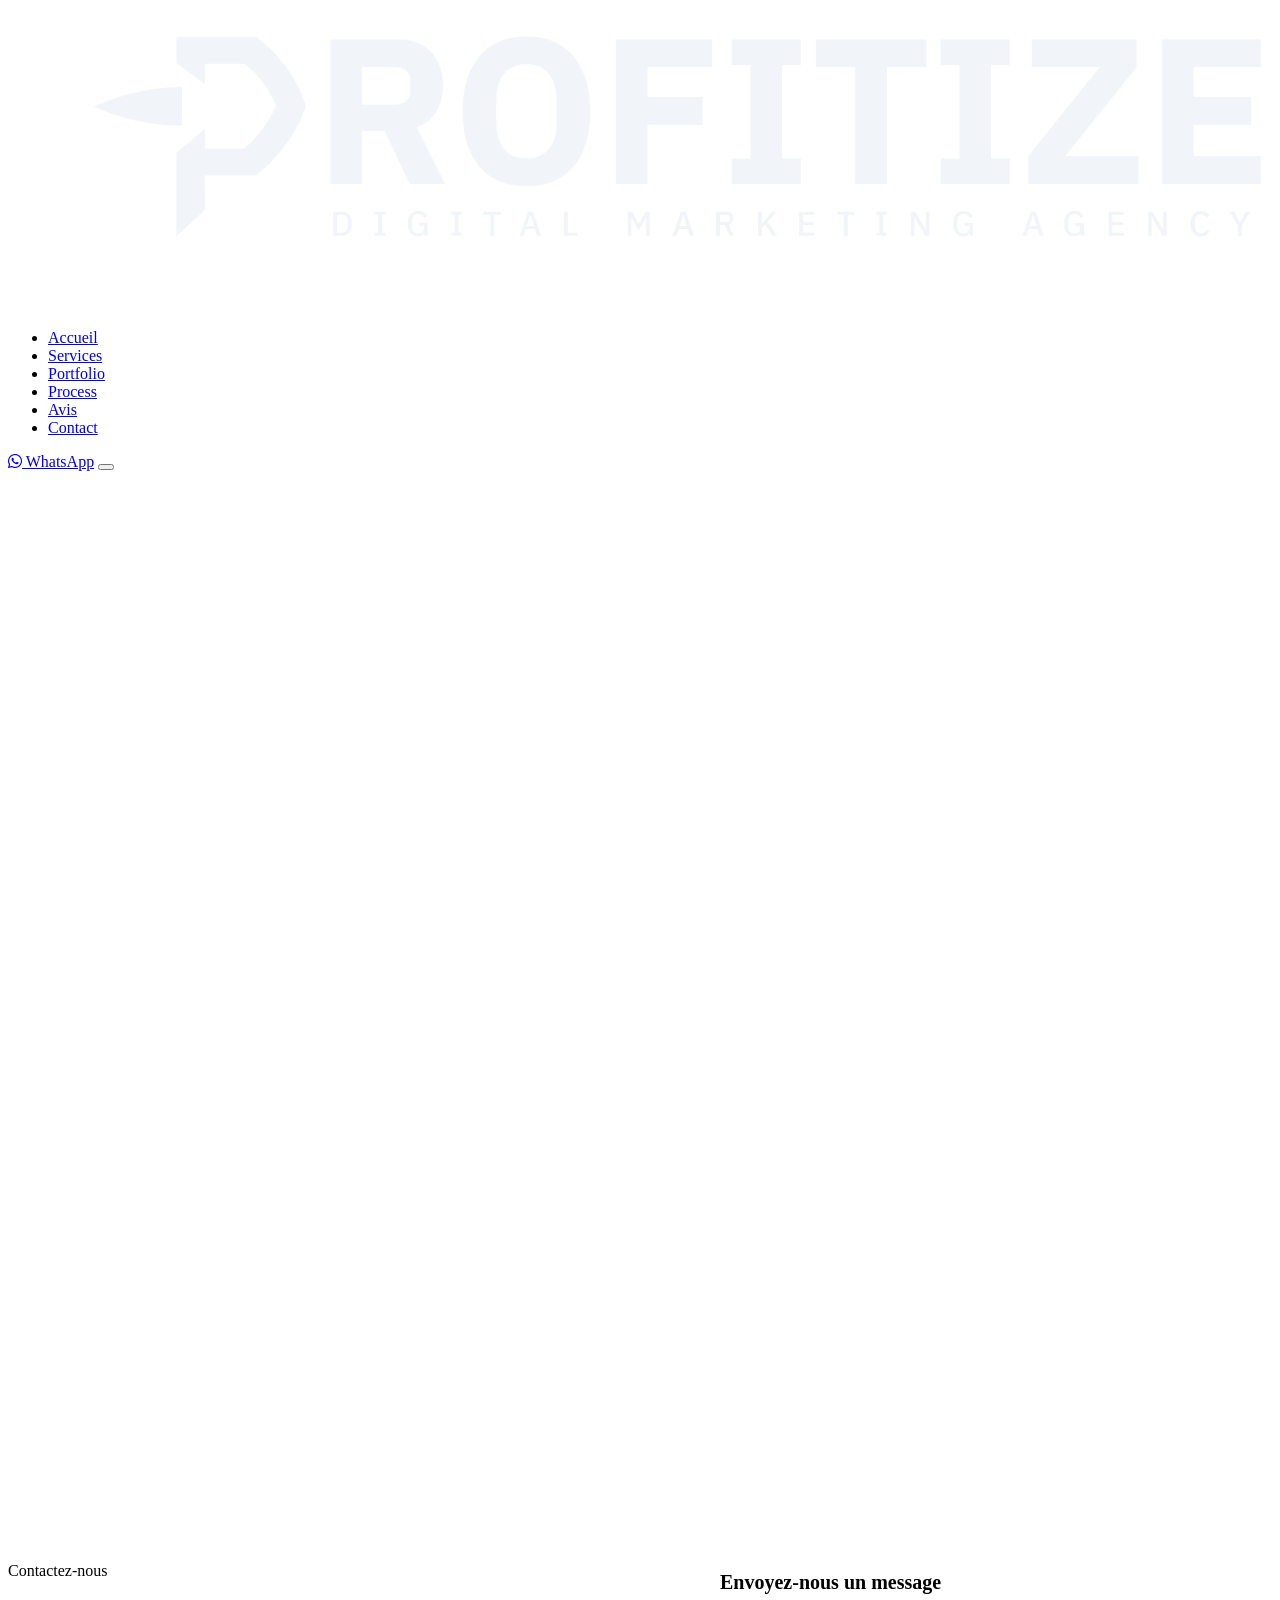
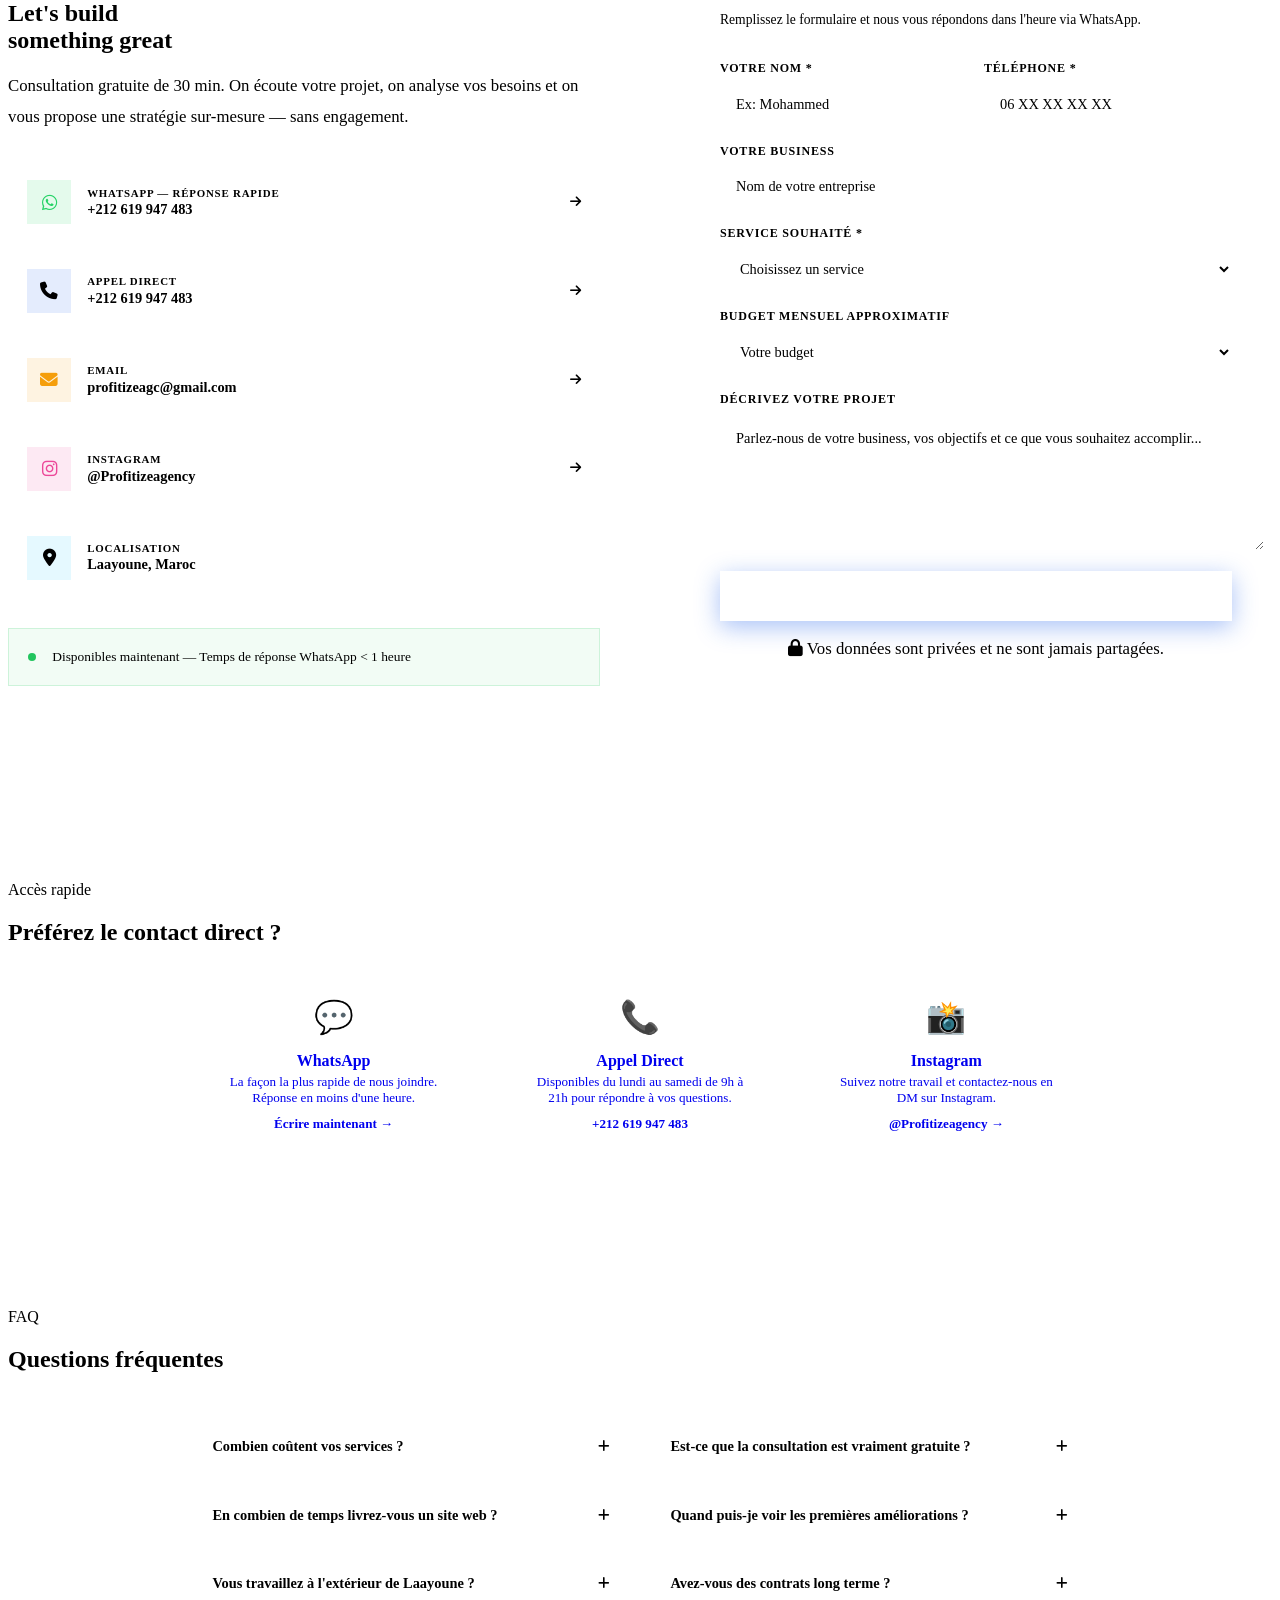
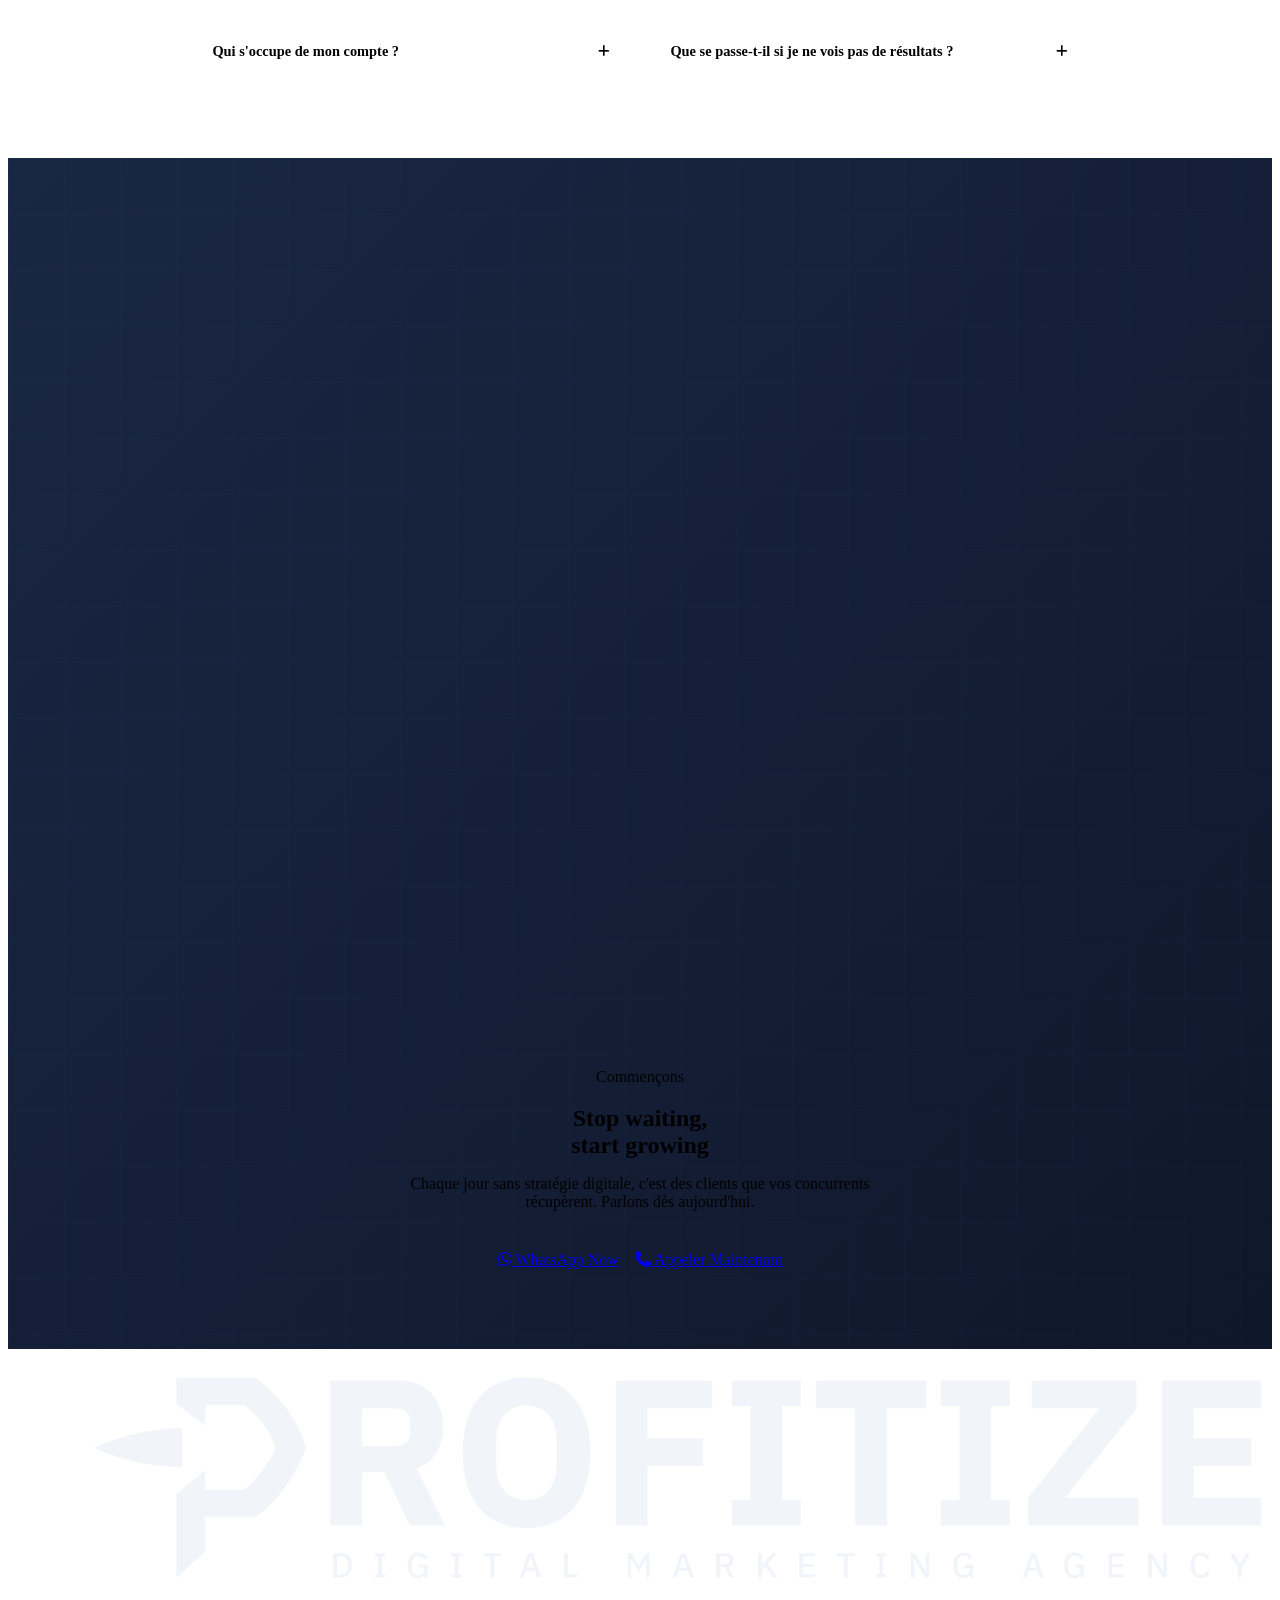
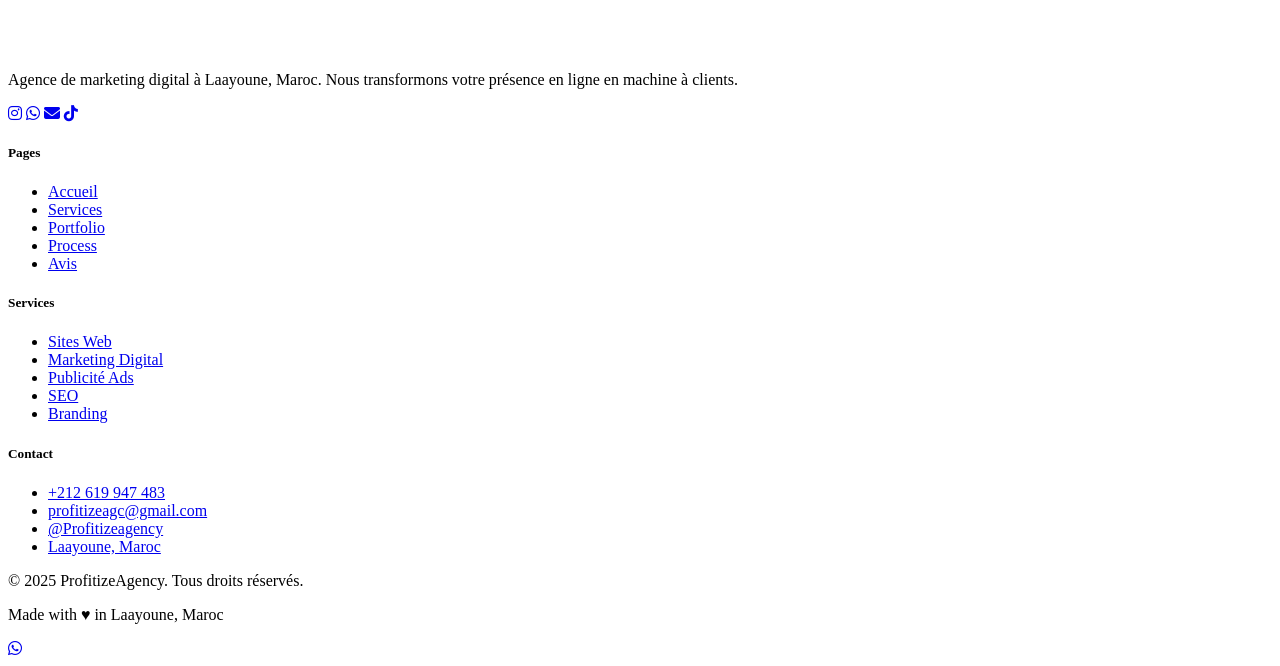
==== contact.html @ ef887c5a "Add favicon (P logo icon) to all pages" ====
﻿<!DOCTYPE html>
<html lang="fr">
<head>
  <meta charset="UTF-8">
  <meta name="viewport" content="width=device-width, initial-scale=1.0">
  <title>Contact | ProfitizeAgency</title>
  <link rel="icon" type="image/svg+xml" href="logo-icon.svg">
  <link rel="stylesheet" href="styles.css">
  <link rel="stylesheet" href="https://cdnjs.cloudflare.com/ajax/libs/font-awesome/6.5.0/css/all.min.css">
  <style>
    .con-hero {
      padding: 10rem 0 5rem;
      position: relative;
      overflow: hidden;
    }
    .con-hero-grid { display:grid;grid-template-columns:1fr 1fr;gap:5rem;align-items:center; }
    .con-hero h1 { margin-bottom:1.1rem; }
    .con-hero p  { color:var(--gray-m);font-size:1.05rem;line-height:1.82;margin-bottom:2rem; }

    /* Contact items */
    .con-items { display:flex;flex-direction:column;gap:0.8rem; margin-bottom:2rem; }
    .con-item {
      display:flex;align-items:center;gap:1rem;
      background:var(--card-bg);
      border:1px solid var(--card-b);
      border-radius:var(--r-l);
      padding:1rem 1.2rem;
      text-decoration:none;
      color:var(--white);
      transition:var(--t);
      backdrop-filter:blur(8px);
    }
    .con-item:hover {
      border-color:var(--card-bh);
      transform:translateX(5px);
      box-shadow:-4px 0 0 var(--cyan);
    }
    .ci-icon {
      width:44px;height:44px;flex-shrink:0;
      border-radius:var(--r-m);
      display:flex;align-items:center;justify-content:center;
      font-size:1.1rem;
    }
    .ci-wa    { background:rgba(37,211,102,.12);color:#25D366; }
    .ci-phone { background:rgba(37,99,235,.12); color:var(--blue-l); }
    .ci-mail  { background:rgba(245,158,11,.12);color:#F59E0B; }
    .ci-ig    { background:rgba(236,72,153,.12); color:#EC4899; }
    .ci-loc   { background:rgba(0,191,255,.1);   color:var(--cyan); }
    .ci-text  span { display:block;font-size:0.68rem;color:var(--gray-m);margin-bottom:0.1rem;text-transform:uppercase;letter-spacing:0.8px;font-weight:600; }
    .ci-text  strong { font-size:0.9rem; }

    /* FORM */
    .con-form-card {
      background:var(--card-bg);
      border:1px solid var(--card-b);
      border-radius:var(--r-xl);
      padding:2.5rem;
      backdrop-filter:blur(16px);
      position:relative;
      overflow:hidden;
    }
    .con-form-card::before { content:'';position:absolute;top:0;left:0;right:0;height:1px;background:var(--grad); }
    .con-form-card h3 { font-size:1.25rem;margin-bottom:0.4rem; }
    .con-form-card .form-sub { font-size:0.85rem;color:var(--gray-m);margin-bottom:1.8rem; }

    .form-row { display:grid;grid-template-columns:1fr 1fr;gap:1rem; }
    .fg { margin-bottom:1.1rem; }
    .fg label { display:block;font-size:0.75rem;font-weight:700;color:var(--gray-m);margin-bottom:0.4rem;text-transform:uppercase;letter-spacing:0.8px; }
    .fg input, .fg select, .fg textarea {
      width:100%;
      background:rgba(255,255,255,.04);
      border:1px solid var(--card-b);
      border-radius:var(--r-m);
      padding:0.82rem 1rem;
      color:var(--white);
      font-family:var(--font);
      font-size:0.9rem;
      transition:var(--t);
      outline:none;
    }
    .fg input::placeholder, .fg textarea::placeholder { color:var(--gray-m); }
    .fg input:focus, .fg select:focus, .fg textarea:focus {
      border-color:var(--blue);
      box-shadow:0 0 0 3px rgba(37,99,235,.15);
      background:rgba(37,99,235,.04);
    }
    .fg select option { background:var(--dark-2);color:var(--white); }
    .fg textarea { resize:vertical;min-height:110px;line-height:1.6; }
    .btn-submit {
      width:100%;
      background:var(--grad);
      color:#fff;
      border:none;
      padding:1rem;
      border-radius:var(--r-l);
      font-size:1rem;
      font-weight:700;
      cursor:pointer;
      display:flex;align-items:center;justify-content:center;gap:0.7rem;
      box-shadow:0 6px 24px rgba(37,99,235,.4);
      transition:var(--t);
      font-family:var(--font);
      margin-top:0.5rem;
    }
    .btn-submit:hover { transform:translateY(-3px);box-shadow:0 12px 35px rgba(0,191,255,.45); }
    .form-note { font-size:0.75rem;color:var(--gray-m);text-align:center;margin-top:0.8rem; }
    .form-note i { color:var(--cyan); }

    /* QUICK CONTACT */
    .quick-contact { padding:4rem 0;background:var(--dark-2); }
    .quick-grid { display:grid;grid-template-columns:repeat(3,1fr);gap:1.2rem;max-width:900px;margin:0 auto; }
    .quick-card {
      background:var(--card-bg);border:1px solid var(--card-b);
      border-radius:var(--r-l);padding:2rem;text-align:center;
      text-decoration:none;transition:var(--t);
      backdrop-filter:blur(8px);
      display:block;
    }
    .quick-card:hover { border-color:var(--card-bh);transform:translateY(-5px);box-shadow:var(--sh-md); }
    .quick-icon { font-size:2rem;margin-bottom:1rem; }
    .quick-title { font-size:1rem;font-weight:700;color:var(--white);margin-bottom:0.3rem; }
    .quick-desc  { font-size:0.82rem;color:var(--gray-m); }
    .quick-link  { font-size:0.82rem;font-weight:600;color:var(--cyan);margin-top:0.6rem; }

    /* FAQ */
    .con-faq { padding:5rem 0; }
    .faq-grid-2 { display:grid;grid-template-columns:1fr 1fr;gap:1rem;max-width:900px;margin:0 auto; }
    .faq-item {
      background:var(--card-bg);border:1px solid var(--card-b);
      border-radius:var(--r-l);overflow:hidden;backdrop-filter:blur(8px);
    }
    .faq-q { display:flex;justify-content:space-between;align-items:center;padding:1.1rem 1.4rem;cursor:pointer;gap:1rem; }
    .faq-q-t { font-size:0.9rem;font-weight:600;color:var(--white); }
    .faq-ico { color:var(--cyan);font-size:0.82rem;transition:var(--t);flex-shrink:0; }
    .faq-item.open .faq-ico { transform:rotate(45deg); }
    .faq-a { max-height:0;overflow:hidden;transition:max-height 0.35s ease; }
    .faq-item.open .faq-a { max-height:200px; }
    .faq-a p { padding:0 1.4rem 1.1rem;font-size:0.86rem;color:var(--gray-m);line-height:1.75; }

    /* CTA BOTTOM */
    .final-cta { background:linear-gradient(135deg,#1a2744,#0F172A);padding:5rem 0;text-align:center;position:relative;overflow:hidden; }
    .final-cta::before { content:'';position:absolute;inset:0;background-image:linear-gradient(rgba(0,191,255,.025) 1px,transparent 1px),linear-gradient(90deg,rgba(0,191,255,.025) 1px,transparent 1px);background-size:56px 56px; }
    .final-cta .container { position:relative;z-index:1; }
    .final-cta h2 { margin-bottom:1rem; }
    .final-cta p  { color:var(--gray-m);max-width:500px;margin:0 auto 2.5rem; }

    @media(max-width:1024px){
      .con-hero-grid { grid-template-columns:1fr;gap:3rem; }
      .quick-grid { grid-template-columns:1fr; }
      .faq-grid-2 { grid-template-columns:1fr; }
    }
    @media(max-width:640px){
      .form-row { grid-template-columns:1fr; }
      .con-hero { padding:8rem 0 4rem; }
      .quick-grid { grid-template-columns:1fr; }
    }
  </style>
</head>
<body>
<!-- NAV -->
<nav id="nav">
  <div class="container nav-inner">
    <a href="index.html" class="logo-img"><img src="logo.svg" alt="ProfitizeAgency"></a>
    <ul class="n-menu" id="nm">
      <li><a href="index.html">Accueil</a></li>
      <li><a href="services.html">Services</a></li>
      <li><a href="portfolio.html">Portfolio</a></li>
      <li><a href="process.html">Process</a></li>
      <li><a href="testimonials.html">Avis</a></li>
      <li><a href="contact.html" class="active">Contact</a></li>
    </ul>
    <a href="https://wa.me/212619947483" target="_blank" class="n-cta"><i class="fab fa-whatsapp"></i> WhatsApp</a>
    <button class="n-ham" id="nh" aria-label="Menu"><span></span><span></span><span></span></button>
  </div>
</nav>

<!-- HERO / MAIN CONTACT -->
<section class="con-hero grid-bg">
  <div class="orb orb-blue" style="width:500px;height:500px;top:-150px;left:-100px;"></div>
  <div class="orb orb-cyan" style="width:380px;height:380px;bottom:-80px;right:-60px;"></div>
  <div class="container" style="position:relative;z-index:1;">
    <div class="con-hero-grid">
      <!-- LEFT: Info -->
      <div>
        <div class="chip reveal">Contactez-nous</div>
        <h1 class="reveal d1">Let's build<br><span class="g-text">something great</span></h1>
        <p class="reveal d2">Consultation gratuite de 30 min. On écoute votre projet, on analyse vos besoins et on vous propose une stratégie sur-mesure — sans engagement.</p>

        <div class="con-items reveal d2">
          <a href="https://wa.me/212619947483?text=Bonjour%20ProfitizeAgency%20!%20Je%20voudrais%20discuter%20de%20mon%20projet." target="_blank" class="con-item">
            <div class="ci-icon ci-wa"><i class="fab fa-whatsapp"></i></div>
            <div class="ci-text"><span>WhatsApp — Réponse rapide</span><strong>+212 619 947 483</strong></div>
            <i class="fas fa-arrow-right" style="margin-left:auto;color:var(--gray-m);font-size:0.8rem;"></i>
          </a>
          <a href="tel:+212619947483" class="con-item">
            <div class="ci-icon ci-phone"><i class="fas fa-phone"></i></div>
            <div class="ci-text"><span>Appel Direct</span><strong>+212 619 947 483</strong></div>
            <i class="fas fa-arrow-right" style="margin-left:auto;color:var(--gray-m);font-size:0.8rem;"></i>
          </a>
          <a href="mailto:profitizeagc@gmail.com" class="con-item">
            <div class="ci-icon ci-mail"><i class="fas fa-envelope"></i></div>
            <div class="ci-text"><span>Email</span><strong>profitizeagc@gmail.com</strong></div>
            <i class="fas fa-arrow-right" style="margin-left:auto;color:var(--gray-m);font-size:0.8rem;"></i>
          </a>
          <a href="https://instagram.com/Profitizeagency" target="_blank" class="con-item">
            <div class="ci-icon ci-ig"><i class="fab fa-instagram"></i></div>
            <div class="ci-text"><span>Instagram</span><strong>@Profitizeagency</strong></div>
            <i class="fas fa-arrow-right" style="margin-left:auto;color:var(--gray-m);font-size:0.8rem;"></i>
          </a>
          <div class="con-item" style="cursor:default;">
            <div class="ci-icon ci-loc"><i class="fas fa-map-marker-alt"></i></div>
            <div class="ci-text"><span>Localisation</span><strong>Laayoune, Maroc</strong></div>
          </div>
        </div>

        <div class="reveal d3" style="display:flex;align-items:center;gap:1rem;padding:1rem 1.2rem;background:rgba(34,197,94,.06);border:1px solid rgba(34,197,94,.18);border-radius:var(--r-l);">
          <div style="width:8px;height:8px;background:#22C55E;border-radius:50%;flex-shrink:0;animation:blink 1.8s infinite;"></div>
          <p style="font-size:0.84rem;color:var(--gray-m);margin:0;">Disponibles maintenant — Temps de réponse WhatsApp &lt; 1 heure</p>
        </div>
      </div>

      <!-- RIGHT: Form -->
      <div class="con-form-card reveal d2">
        <h3>Envoyez-nous un message</h3>
        <p class="form-sub">Remplissez le formulaire et nous vous répondons dans l'heure via WhatsApp.</p>
        <form id="contactForm">
          <div class="form-row">
            <div class="fg">
              <label>Votre nom *</label>
              <input type="text" placeholder="Ex: Mohammed" required id="fname">
            </div>
            <div class="fg">
              <label>Téléphone *</label>
              <input type="tel" placeholder="06 XX XX XX XX" required id="fphone">
            </div>
          </div>
          <div class="fg">
            <label>Votre business</label>
            <input type="text" placeholder="Nom de votre entreprise" id="fbusiness">
          </div>
          <div class="fg">
            <label>Service souhaité *</label>
            <select required id="fservice">
              <option value="" disabled selected>Choisissez un service</option>
              <option>Création de Sites Web</option>
              <option>Marketing Digital</option>
              <option>Gestion des Réseaux Sociaux</option>
              <option>Création de Contenu</option>
              <option>Publicité en Ligne (Ads)</option>
              <option>Branding & Identité Visuelle</option>
              <option>Automatisation & IA</option>
              <option>SEO & Référencement</option>
              <option>Production Visuelle</option>
              <option>Audit & Conseil</option>
              <option>Je veux un devis complet</option>
            </select>
          </div>
          <div class="fg">
            <label>Budget mensuel approximatif</label>
            <select id="fbudget">
              <option value="" disabled selected>Votre budget</option>
              <option>Moins de 1,000 MAD</option>
              <option>1,000 – 3,000 MAD</option>
              <option>3,000 – 7,000 MAD</option>
              <option>7,000 – 15,000 MAD</option>
              <option>15,000 MAD et plus</option>
              <option>À définir ensemble</option>
            </select>
          </div>
          <div class="fg">
            <label>Décrivez votre projet</label>
            <textarea placeholder="Parlez-nous de votre business, vos objectifs et ce que vous souhaitez accomplir..." id="fmessage"></textarea>
          </div>
          <button type="submit" class="btn-submit">
            <i class="fab fa-whatsapp"></i> Envoyer via WhatsApp
          </button>
          <p class="form-note"><i class="fas fa-lock"></i> Vos données sont privées et ne sont jamais partagées.</p>
        </form>
      </div>
    </div>
  </div>
</section>

<!-- QUICK CONTACT OPTIONS -->
<section class="quick-contact">
  <div class="container">
    <div class="s-hd c reveal">
      <div class="chip">Accès rapide</div>
      <h2 class="s-title">Préférez le <span class="g-text">contact direct ?</span></h2>
    </div>
    <div class="quick-grid">
      <a href="https://wa.me/212619947483?text=Bonjour%20ProfitizeAgency%20!" target="_blank" class="quick-card reveal">
        <div class="quick-icon">💬</div>
        <div class="quick-title">WhatsApp</div>
        <div class="quick-desc">La façon la plus rapide de nous joindre. Réponse en moins d'une heure.</div>
        <div class="quick-link">Écrire maintenant →</div>
      </a>
      <a href="tel:+212619947483" class="quick-card reveal d1">
        <div class="quick-icon">📞</div>
        <div class="quick-title">Appel Direct</div>
        <div class="quick-desc">Disponibles du lundi au samedi de 9h à 21h pour répondre à vos questions.</div>
        <div class="quick-link">+212 619 947 483</div>
      </a>
      <a href="https://instagram.com/Profitizeagency" target="_blank" class="quick-card reveal d2">
        <div class="quick-icon">📸</div>
        <div class="quick-title">Instagram</div>
        <div class="quick-desc">Suivez notre travail et contactez-nous en DM sur Instagram.</div>
        <div class="quick-link">@Profitizeagency →</div>
      </a>
    </div>
  </div>
</section>

<!-- FAQ -->
<section class="con-faq">
  <div class="container">
    <div class="s-hd c reveal" style="margin-bottom:3rem;">
      <div class="chip">FAQ</div>
      <h2 class="s-title">Questions <span class="g-text">fréquentes</span></h2>
    </div>
    <div class="faq-grid-2">
      <div class="faq-item reveal">
        <div class="faq-q"><span class="faq-q-t">Combien coûtent vos services ?</span><i class="fas fa-plus faq-ico"></i></div>
        <div class="faq-a"><p>Nos tarifs dépendent du scope du projet et de la durée. Nous proposons des packages à partir de 1,500 MAD/mois et des projets one-shot pour les sites web et branding. Contactez-nous pour un devis personnalisé.</p></div>
      </div>
      <div class="faq-item reveal d1">
        <div class="faq-q"><span class="faq-q-t">Est-ce que la consultation est vraiment gratuite ?</span><i class="fas fa-plus faq-ico"></i></div>
        <div class="faq-a"><p>Oui, 100% gratuit et sans engagement. La consultation de 30 min nous permet de comprendre votre projet et de vous proposer la meilleure stratégie. Aucune obligation d'acheter quoi que ce soit.</p></div>
      </div>
      <div class="faq-item reveal">
        <div class="faq-q"><span class="faq-q-t">En combien de temps livrez-vous un site web ?</span><i class="fas fa-plus faq-ico"></i></div>
        <div class="faq-a"><p>Un site vitrine est livré en 7 à 14 jours. Un e-commerce ou un site plus complexe peut prendre 3 à 6 semaines selon les fonctionnalités. On s'engage sur des délais clairs dès le début.</p></div>
      </div>
      <div class="faq-item reveal d1">
        <div class="faq-q"><span class="faq-q-t">Quand puis-je voir les premières améliorations ?</span><i class="fas fa-plus faq-ico"></i></div>
        <div class="faq-a"><p>Les premières améliorations de portée et d'engagement sont visibles dès la 2ème semaine. Les résultats business (leads, ventes) apparaissent généralement entre le 30ème et 60ème jour de collaboration.</p></div>
      </div>
      <div class="faq-item reveal">
        <div class="faq-q"><span class="faq-q-t">Vous travaillez à l'extérieur de Laayoune ?</span><i class="fas fa-plus faq-ico"></i></div>
        <div class="faq-a"><p>Absolument. Nous accompagnons des clients dans tout le Maroc (Casablanca, Rabat, Marrakech, Agadir...) et même à l'international. Tout se gère efficacement à distance via WhatsApp et vidéo call.</p></div>
      </div>
      <div class="faq-item reveal d1">
        <div class="faq-q"><span class="faq-q-t">Avez-vous des contrats long terme ?</span><i class="fas fa-plus faq-ico"></i></div>
        <div class="faq-a"><p>Nous travaillons en contrats mensuels renouvelables, pas de contrat annuel forcé. Vous pouvez continuer ou arrêter chaque mois. Notre but est de vous garder parce que vous êtes satisfait, pas parce que vous êtes piégé.</p></div>
      </div>
      <div class="faq-item reveal">
        <div class="faq-q"><span class="faq-q-t">Qui s'occupe de mon compte ?</span><i class="fas fa-plus faq-ico"></i></div>
        <div class="faq-a"><p>Un account manager dédié gère votre compte et est votre interlocuteur principal. Il coordonne l'équipe créative, les Ads managers et les développeurs selon vos besoins. Vous avez toujours quelqu'un de responsable.</p></div>
      </div>
      <div class="faq-item reveal d1">
        <div class="faq-q"><span class="faq-q-t">Que se passe-t-il si je ne vois pas de résultats ?</span><i class="fas fa-plus faq-ico"></i></div>
        <div class="faq-a"><p>On s'engage sur des métriques définies ensemble. Si après 90 jours les objectifs ne sont pas atteints, nous continuons à travailler gratuitement jusqu'à les livrer. Votre succès est notre priorité absolue.</p></div>
      </div>
    </div>
  </div>
</section>

<!-- FINAL CTA -->
<section class="final-cta">
  <div class="orb orb-blue" style="width:450px;height:450px;left:-80px;top:50%;transform:translateY(-50%);opacity:.12;"></div>
  <div class="orb orb-cyan" style="width:380px;height:380px;right:-60px;top:50%;transform:translateY(-50%);opacity:.08;"></div>
  <div class="container reveal">
    <div class="chip" style="margin:0 auto 1rem;">Commençons</div>
    <h2>Stop waiting,<br><span class="g-text">start growing</span></h2>
    <p>Chaque jour sans stratégie digitale, c'est des clients que vos concurrents récupèrent. Parlons dès aujourd'hui.</p>
    <div style="display:flex;gap:1rem;justify-content:center;flex-wrap:wrap;">
      <a href="https://wa.me/212619947483?text=Bonjour%20ProfitizeAgency%20!%20Je%20voudrais%20une%20consultation%20gratuite." target="_blank" class="btn btn-p btn-lg"><i class="fab fa-whatsapp"></i> WhatsApp Now</a>
      <a href="tel:+212619947483" class="btn btn-o btn-lg"><i class="fas fa-phone"></i> Appeler Maintenant</a>
    </div>
  </div>
</section>

<!-- FOOTER -->
<footer id="footer">
  <div class="container">
    <div class="ft-top">
      <div class="ft-brand">
        <a href="index.html" class="logo-img footer-logo"><img src="logo.svg" alt="ProfitizeAgency"></a>
        <p class="ft-brand-txt">Agence de marketing digital à Laayoune, Maroc. Nous transformons votre présence en ligne en machine à clients.</p>
        <div class="socials">
          <a href="https://instagram.com/Profitizeagency" target="_blank" class="soc-btn"><i class="fab fa-instagram"></i></a>
          <a href="https://wa.me/212619947483" target="_blank" class="soc-btn"><i class="fab fa-whatsapp"></i></a>
          <a href="mailto:profitizeagc@gmail.com" class="soc-btn"><i class="fas fa-envelope"></i></a>
          <a href="#" class="soc-btn"><i class="fab fa-tiktok"></i></a>
        </div>
      </div>
      <div class="ft-col"><h5>Pages</h5><ul>
        <li><a href="index.html">Accueil</a></li>
        <li><a href="services.html">Services</a></li>
        <li><a href="portfolio.html">Portfolio</a></li>
        <li><a href="process.html">Process</a></li>
        <li><a href="testimonials.html">Avis</a></li>
      </ul></div>
      <div class="ft-col"><h5>Services</h5><ul>
        <li><a href="services.html">Sites Web</a></li>
        <li><a href="services.html">Marketing Digital</a></li>
        <li><a href="services.html">Publicité Ads</a></li>
        <li><a href="services.html">SEO</a></li>
        <li><a href="services.html">Branding</a></li>
      </ul></div>
      <div class="ft-col"><h5>Contact</h5><ul>
        <li><a href="tel:+212619947483">+212 619 947 483</a></li>
        <li><a href="mailto:profitizeagc@gmail.com">profitizeagc@gmail.com</a></li>
        <li><a href="https://instagram.com/Profitizeagency">@Profitizeagency</a></li>
        <li><a href="#">Laayoune, Maroc</a></li>
      </ul></div>
    </div>
    <div class="ft-bot">
      <p>&copy; 2025 <span class="cy">ProfitizeAgency</span>. Tous droits réservés.</p>
      <p>Made with ♥ in Laayoune, Maroc</p>
    </div>
  </div>
</footer>
<a href="https://wa.me/212619947483" target="_blank" class="wa-float"><i class="fab fa-whatsapp"></i></a>

<script>
  // Navbar
  const nav = document.getElementById('nav');
  window.addEventListener('scroll', () => nav.classList.toggle('stuck', window.scrollY > 40));

  // Hamburger
  const nh = document.getElementById('nh'), nm = document.getElementById('nm');
  nh.addEventListener('click', () => { nh.classList.toggle('open'); nm.classList.toggle('open'); });
  nm.querySelectorAll('a').forEach(a => a.addEventListener('click', () => { nh.classList.remove('open'); nm.classList.remove('open'); }));

  // Reveal
  const ro = new IntersectionObserver(es => es.forEach(e => { if (e.isIntersecting) { e.target.classList.add('in'); ro.unobserve(e.target); } }), { threshold: 0.1, rootMargin: '0px 0px -40px 0px' });
  document.querySelectorAll('.reveal').forEach(el => ro.observe(el));

  // FAQ
  document.querySelectorAll('.faq-q').forEach(q => q.addEventListener('click', () => q.parentElement.classList.toggle('open')));

  // Form submit → WhatsApp
  document.getElementById('contactForm').addEventListener('submit', function(e) {
    e.preventDefault();
    const name     = document.getElementById('fname').value.trim();
    const phone    = document.getElementById('fphone').value.trim();
    const business = document.getElementById('fbusiness').value.trim();
    const service  = document.getElementById('fservice').value;
    const budget   = document.getElementById('fbudget').value;
    const message  = document.getElementById('fmessage').value.trim();

    let msg = `Bonjour ProfitizeAgency ! 👋\n\n`;
    msg += `*Nom:* ${name}\n`;
    msg += `*Téléphone:* ${phone}\n`;
    if (business) msg += `*Business:* ${business}\n`;
    msg += `*Service:* ${service}\n`;
    if (budget) msg += `*Budget:* ${budget}\n`;
    if (message) msg += `\n*Message:*\n${message}`;

    window.open(`https://wa.me/212619947483?text=${encodeURIComponent(msg)}`, '_blank');
  });
</script>
</body>
</html>
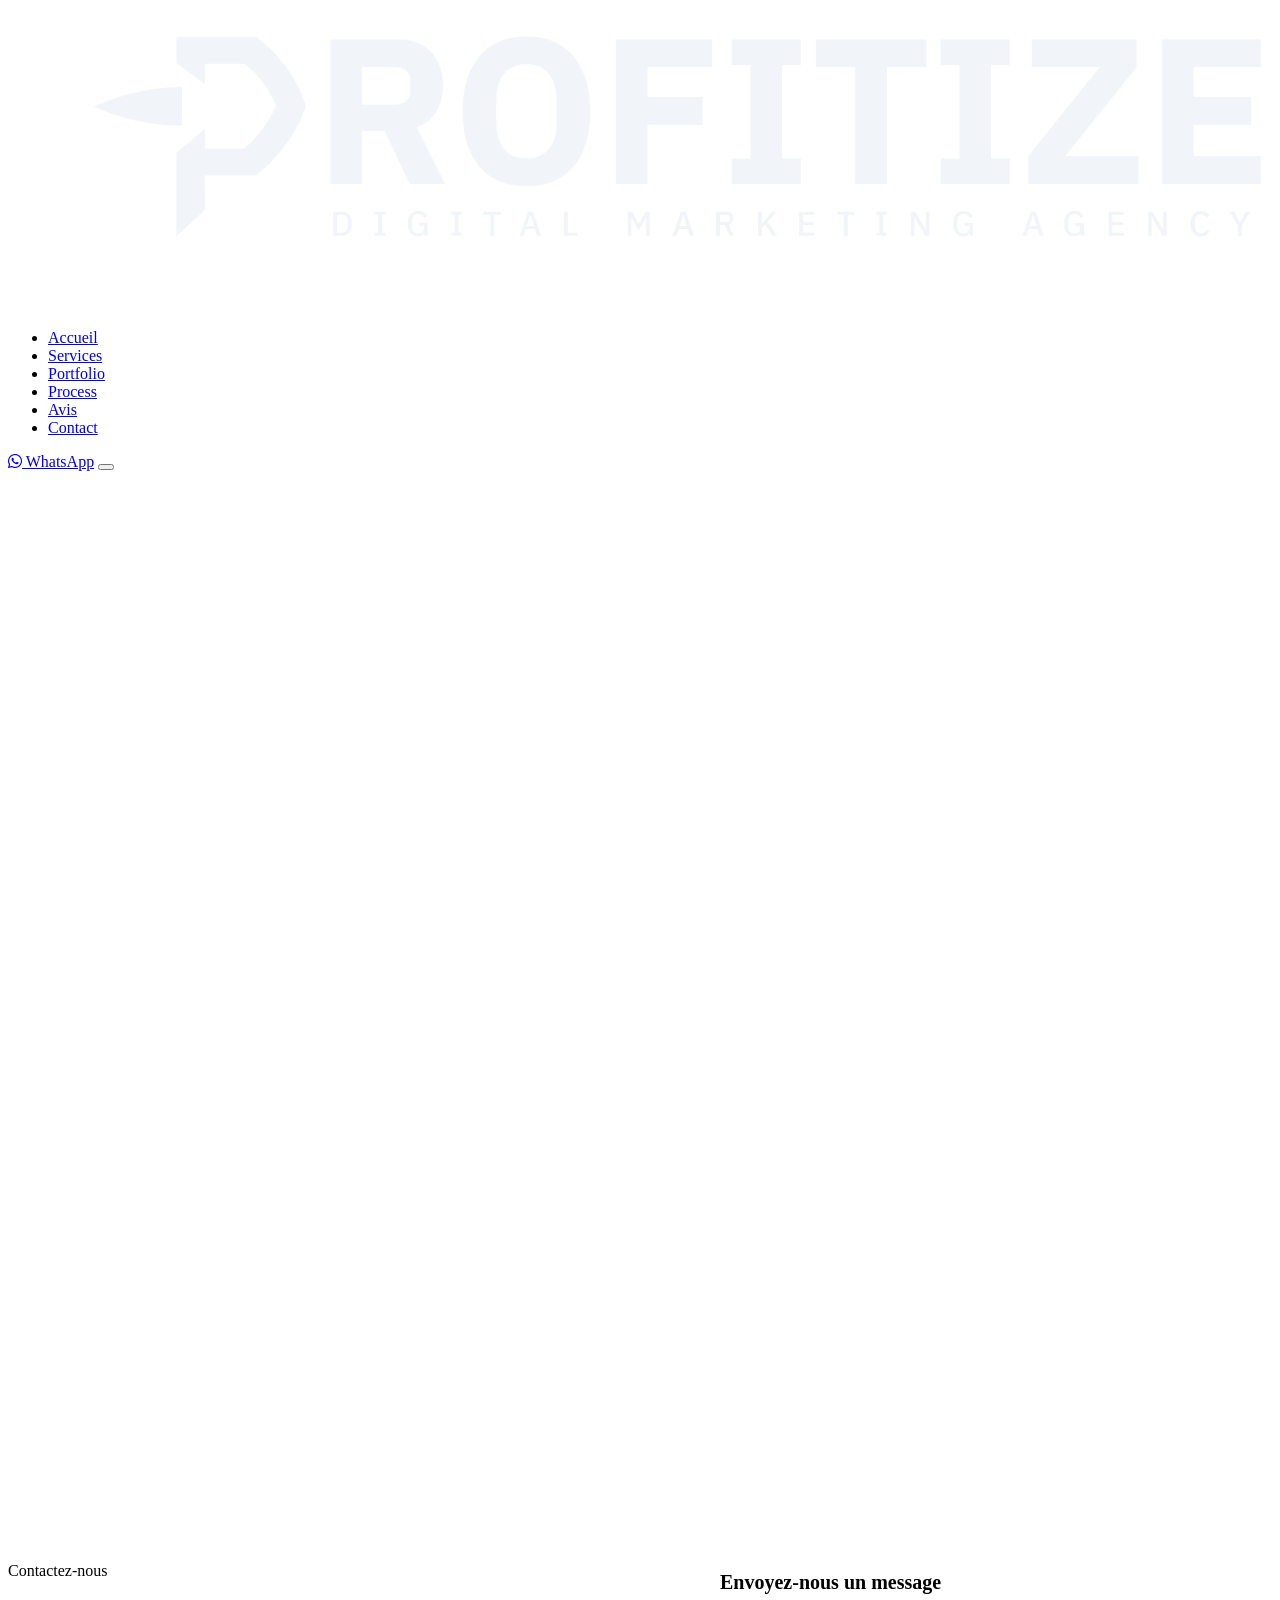
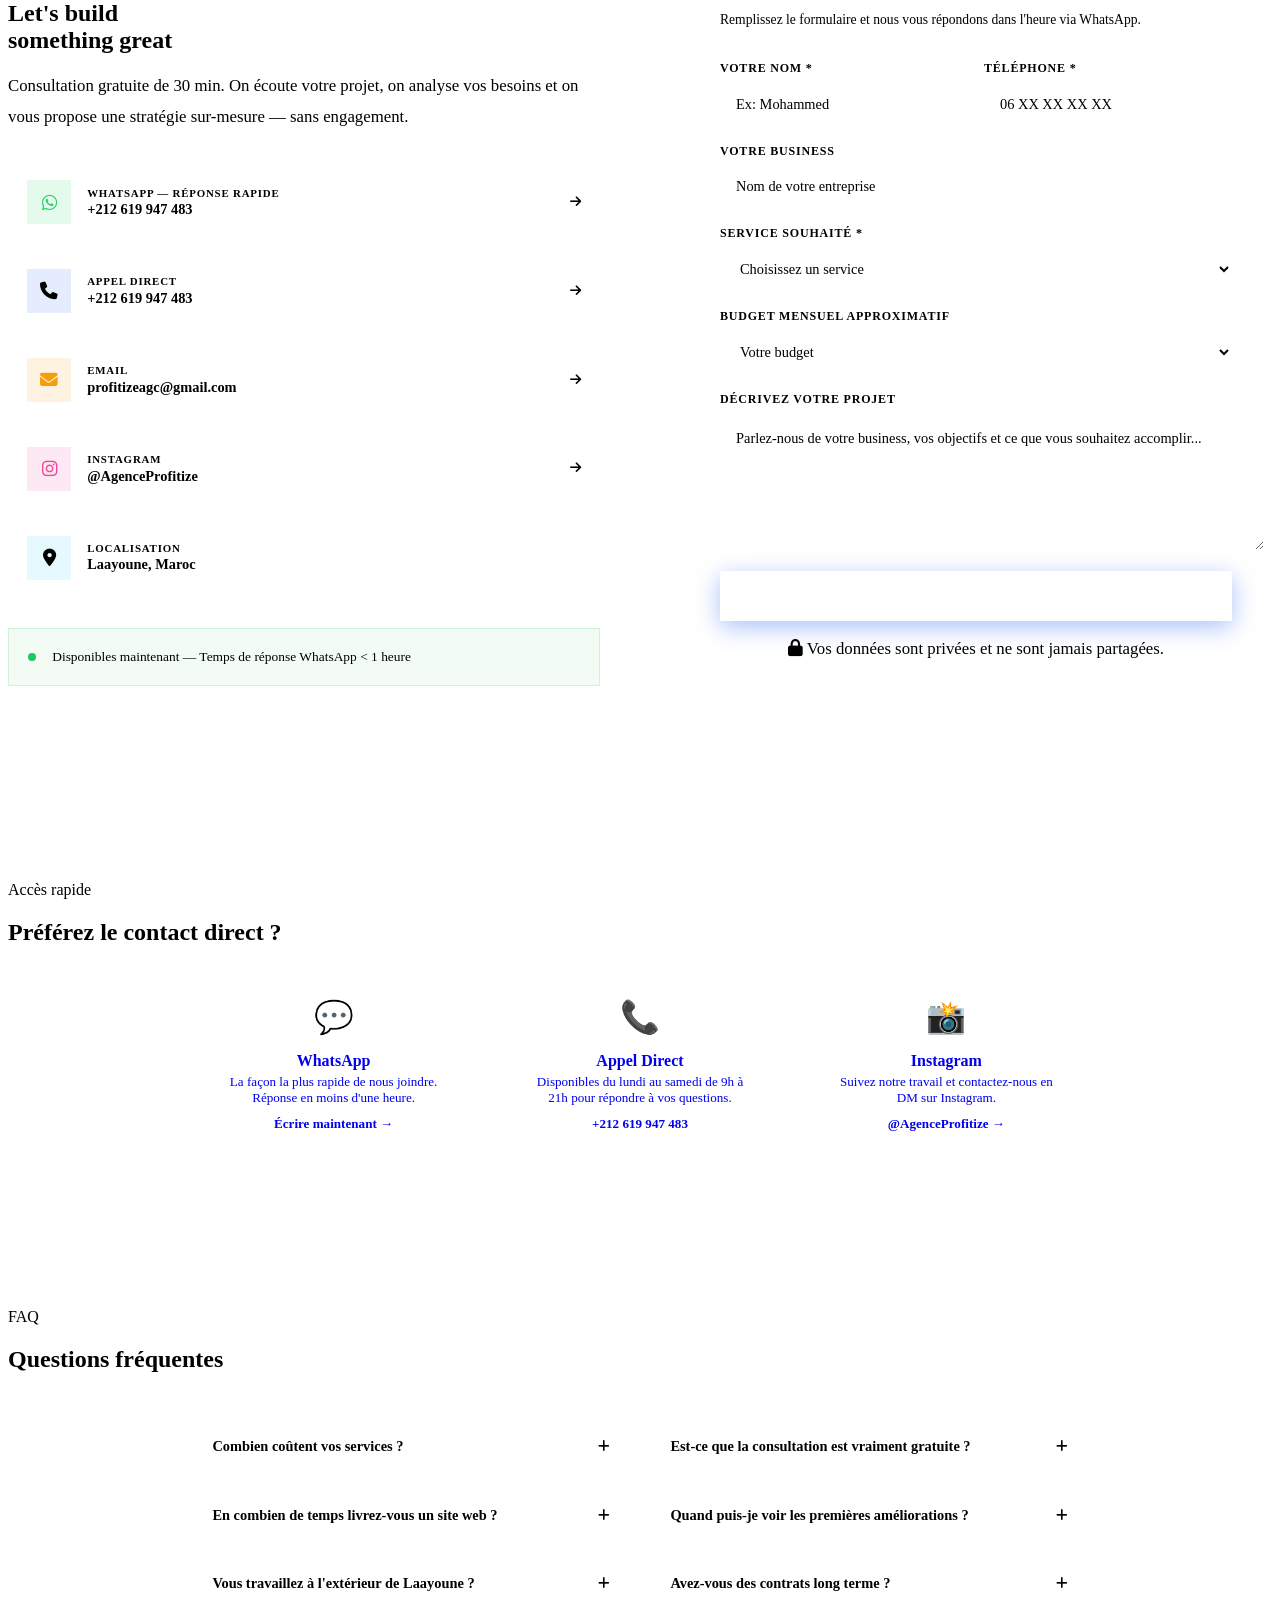
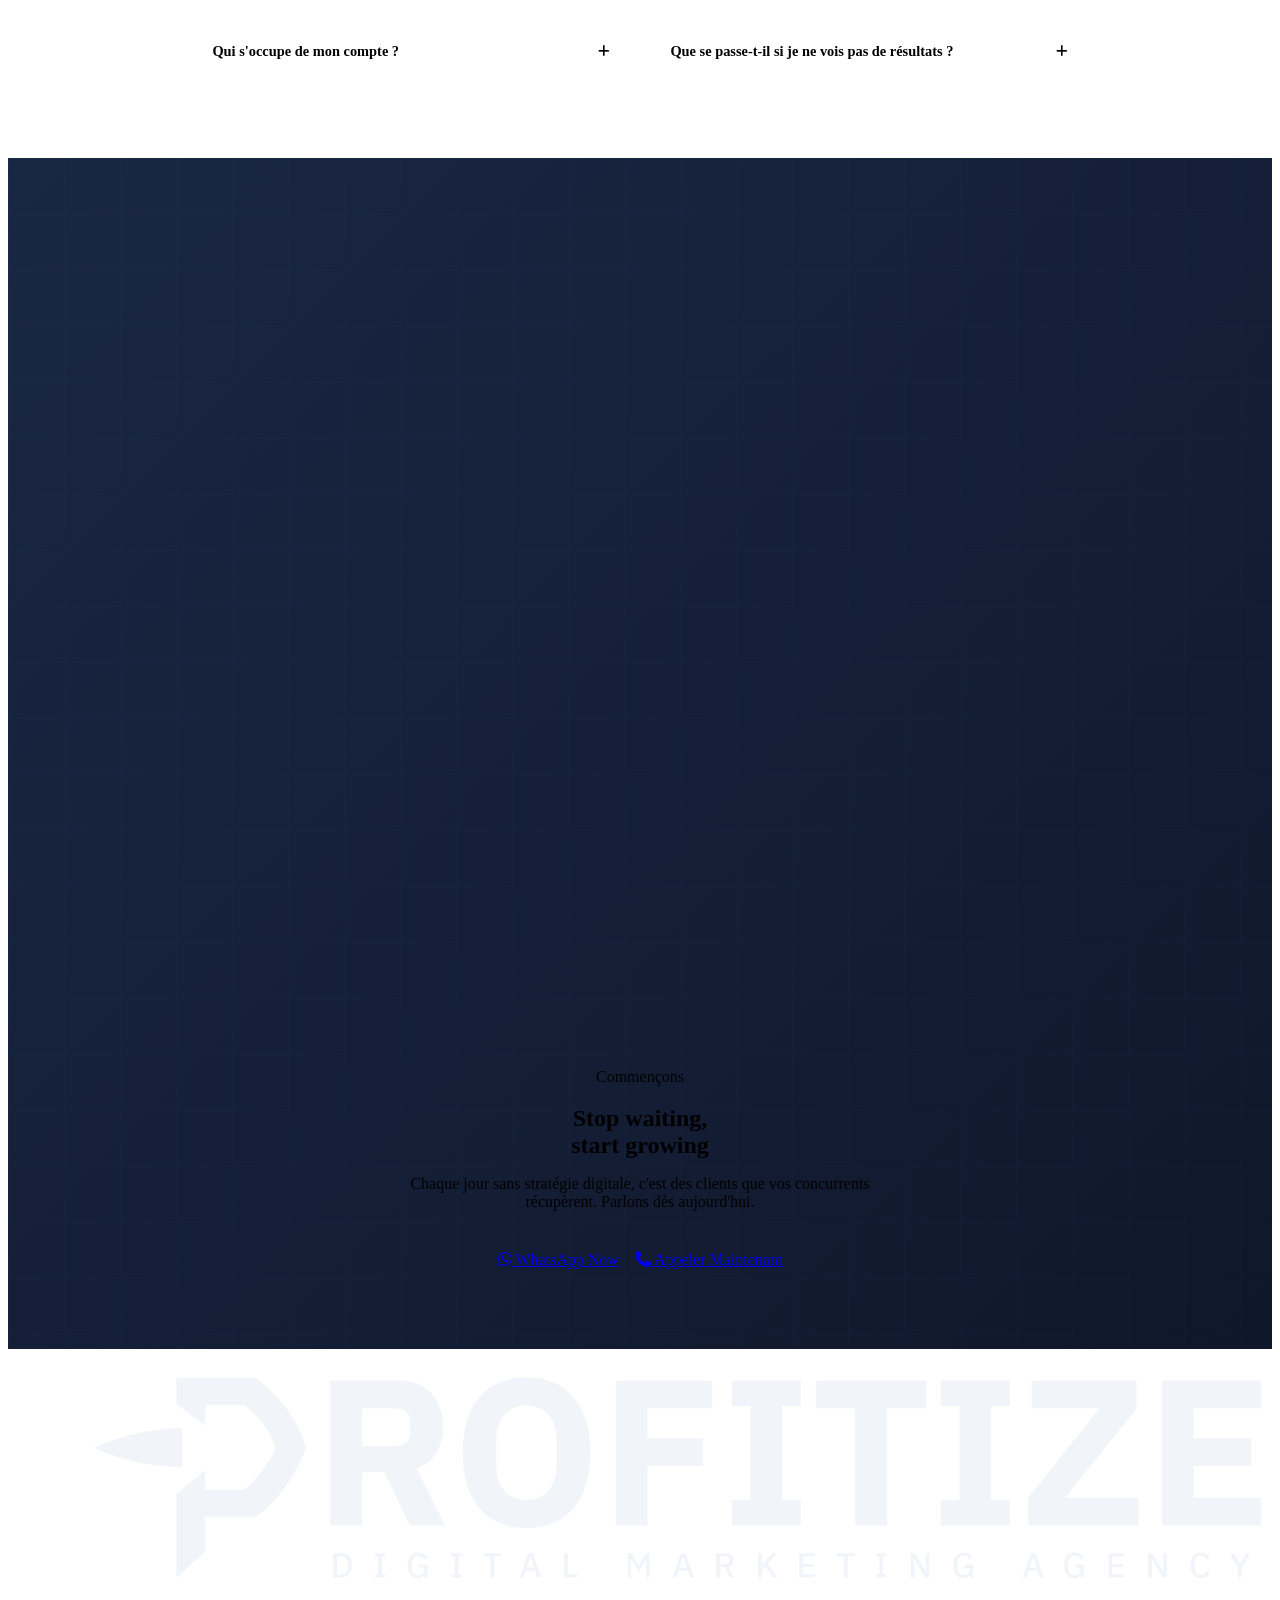
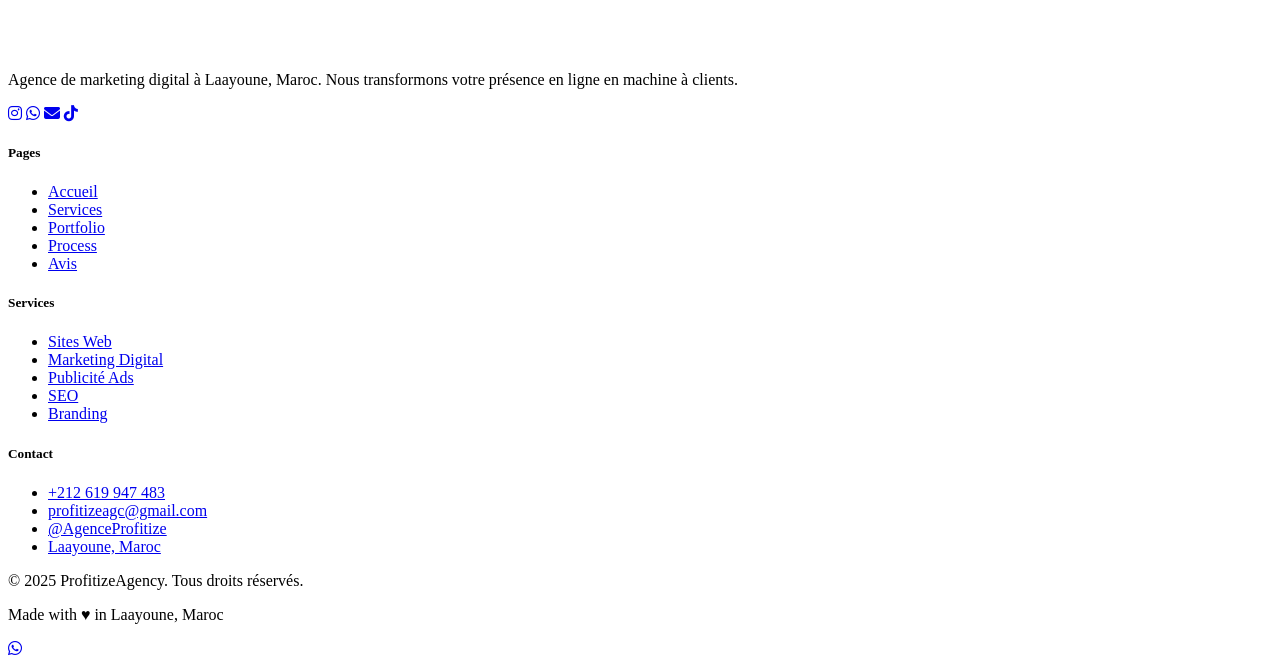
==== commit c94b2d95: "Update Instagram handle to AgenceProfitize across all pages" ====
--- a/contact.html
+++ b/contact.html
@@ -202,9 +202,9 @@
             <div class="ci-text"><span>Email</span><strong>profitizeagc@gmail.com</strong></div>
             <i class="fas fa-arrow-right" style="margin-left:auto;color:var(--gray-m);font-size:0.8rem;"></i>
           </a>
-          <a href="https://instagram.com/Profitizeagency" target="_blank" class="con-item">
+          <a href="https://instagram.com/AgenceProfitize" target="_blank" class="con-item">
             <div class="ci-icon ci-ig"><i class="fab fa-instagram"></i></div>
-            <div class="ci-text"><span>Instagram</span><strong>@Profitizeagency</strong></div>
+            <div class="ci-text"><span>Instagram</span><strong>@AgenceProfitize</strong></div>
             <i class="fas fa-arrow-right" style="margin-left:auto;color:var(--gray-m);font-size:0.8rem;"></i>
           </a>
           <div class="con-item" style="cursor:default;">
@@ -301,11 +301,11 @@
         <div class="quick-desc">Disponibles du lundi au samedi de 9h à 21h pour répondre à vos questions.</div>
         <div class="quick-link">+212 619 947 483</div>
       </a>
-      <a href="https://instagram.com/Profitizeagency" target="_blank" class="quick-card reveal d2">
+      <a href="https://instagram.com/AgenceProfitize" target="_blank" class="quick-card reveal d2">
         <div class="quick-icon">📸</div>
         <div class="quick-title">Instagram</div>
         <div class="quick-desc">Suivez notre travail et contactez-nous en DM sur Instagram.</div>
-        <div class="quick-link">@Profitizeagency →</div>
+        <div class="quick-link">@AgenceProfitize →</div>
       </a>
     </div>
   </div>
@@ -378,7 +378,7 @@
         <a href="index.html" class="logo-img footer-logo"><img src="logo.svg" alt="ProfitizeAgency"></a>
         <p class="ft-brand-txt">Agence de marketing digital à Laayoune, Maroc. Nous transformons votre présence en ligne en machine à clients.</p>
         <div class="socials">
-          <a href="https://instagram.com/Profitizeagency" target="_blank" class="soc-btn"><i class="fab fa-instagram"></i></a>
+          <a href="https://instagram.com/AgenceProfitize" target="_blank" class="soc-btn"><i class="fab fa-instagram"></i></a>
           <a href="https://wa.me/212619947483" target="_blank" class="soc-btn"><i class="fab fa-whatsapp"></i></a>
           <a href="mailto:profitizeagc@gmail.com" class="soc-btn"><i class="fas fa-envelope"></i></a>
           <a href="#" class="soc-btn"><i class="fab fa-tiktok"></i></a>
@@ -401,7 +401,7 @@
       <div class="ft-col"><h5>Contact</h5><ul>
         <li><a href="tel:+212619947483">+212 619 947 483</a></li>
         <li><a href="mailto:profitizeagc@gmail.com">profitizeagc@gmail.com</a></li>
-        <li><a href="https://instagram.com/Profitizeagency">@Profitizeagency</a></li>
+        <li><a href="https://instagram.com/AgenceProfitize">@AgenceProfitize</a></li>
         <li><a href="#">Laayoune, Maroc</a></li>
       </ul></div>
     </div>
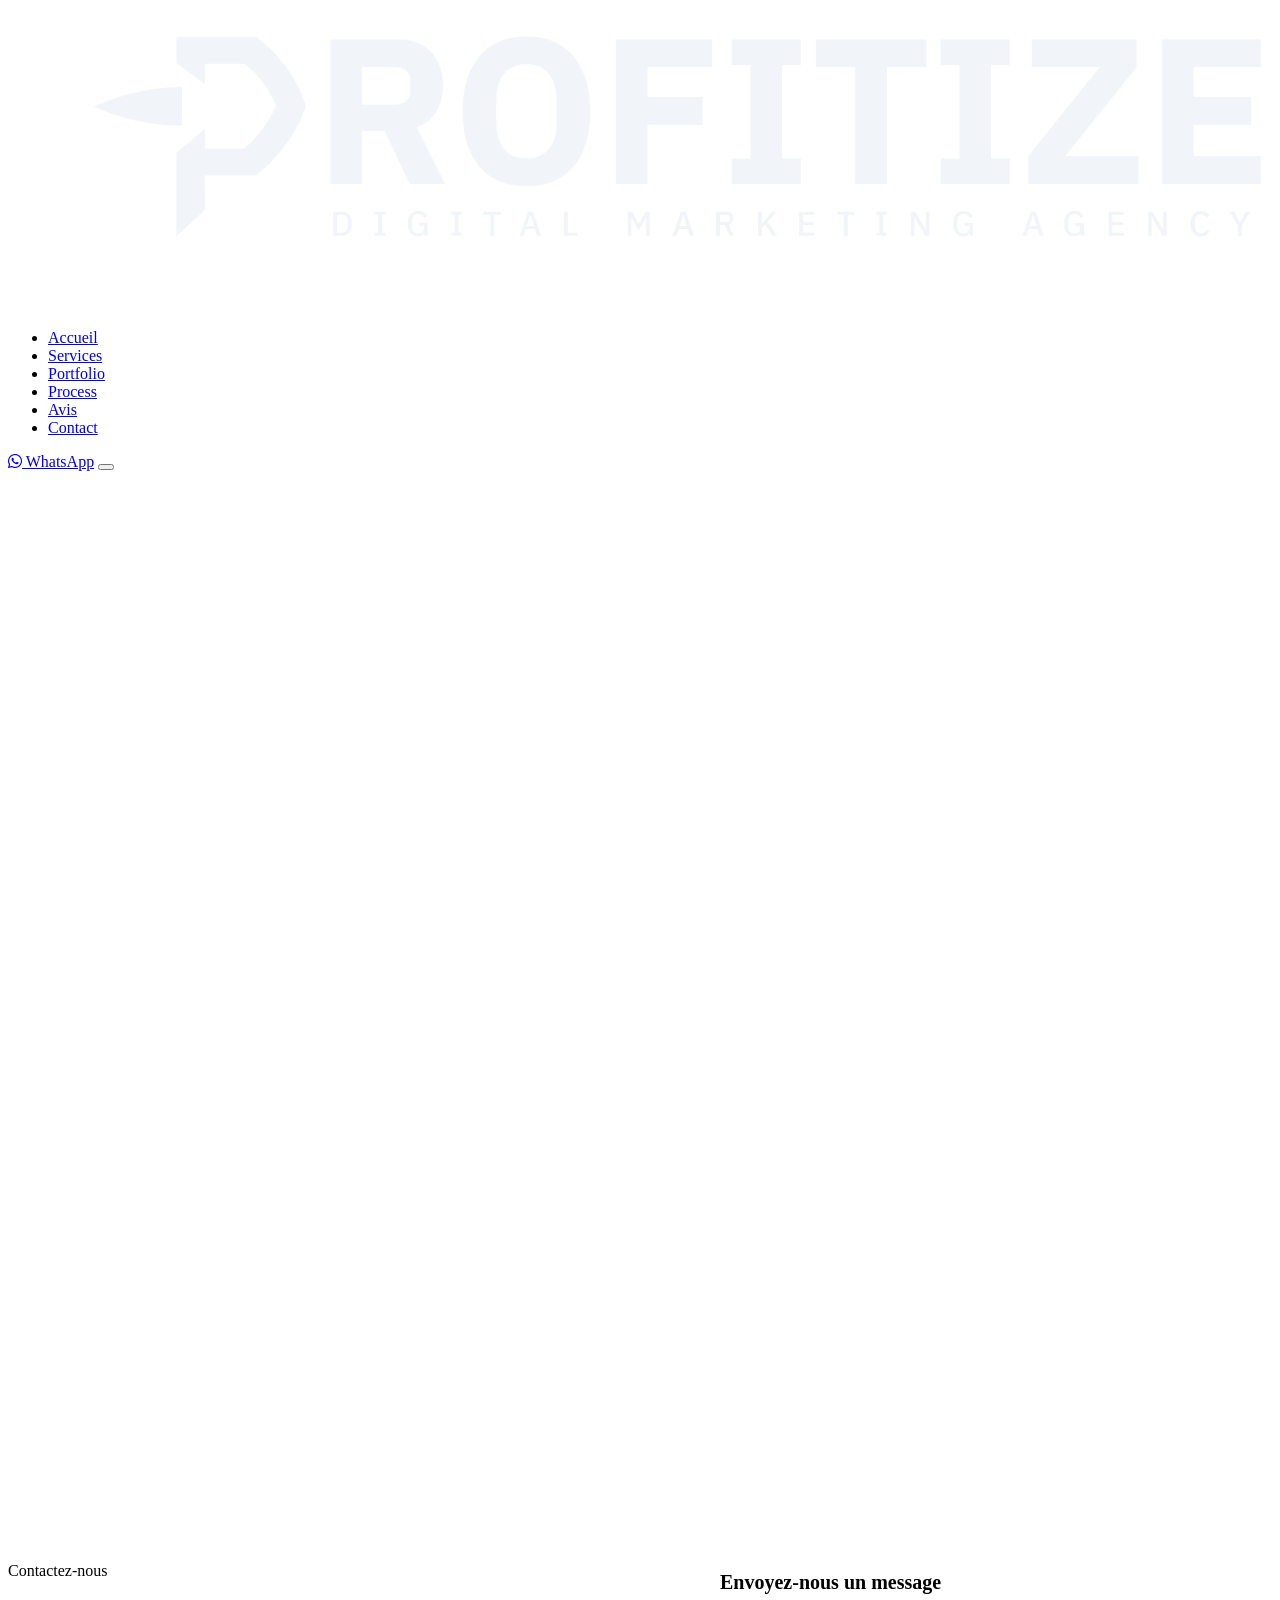
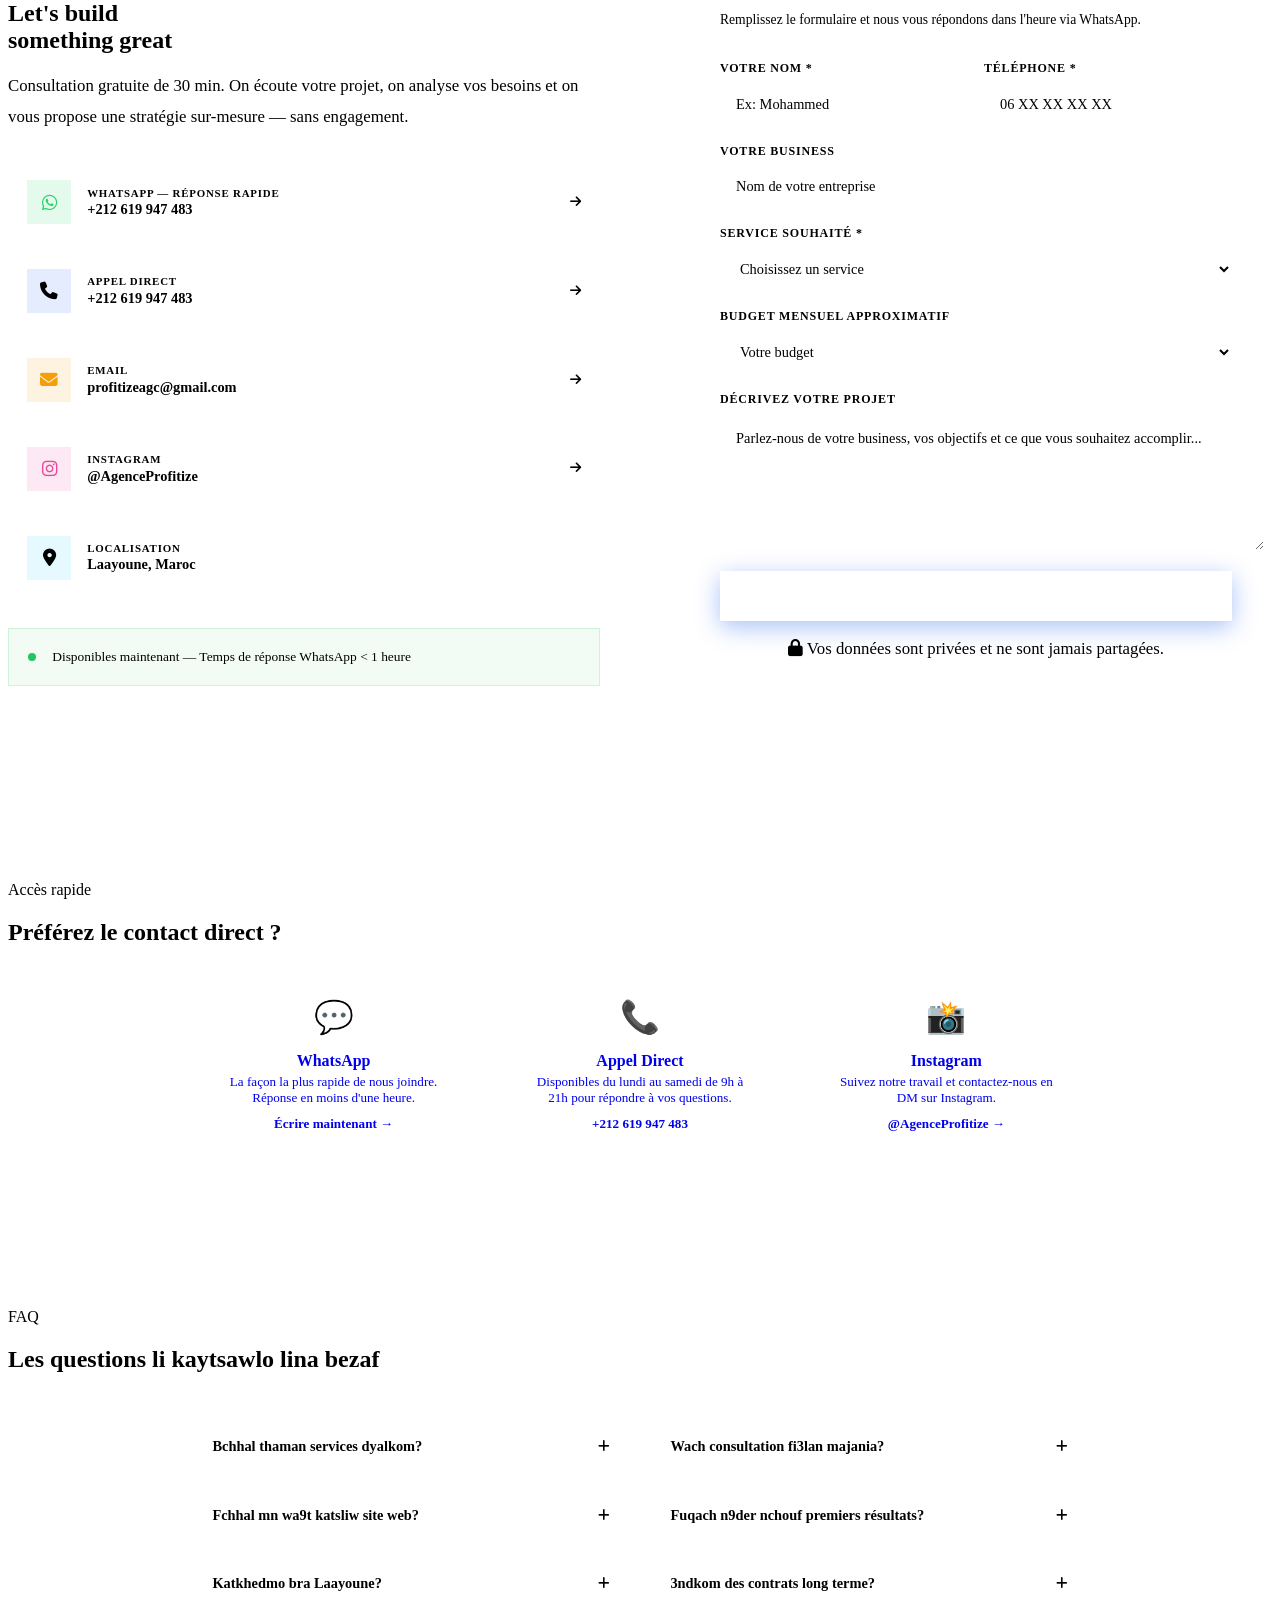
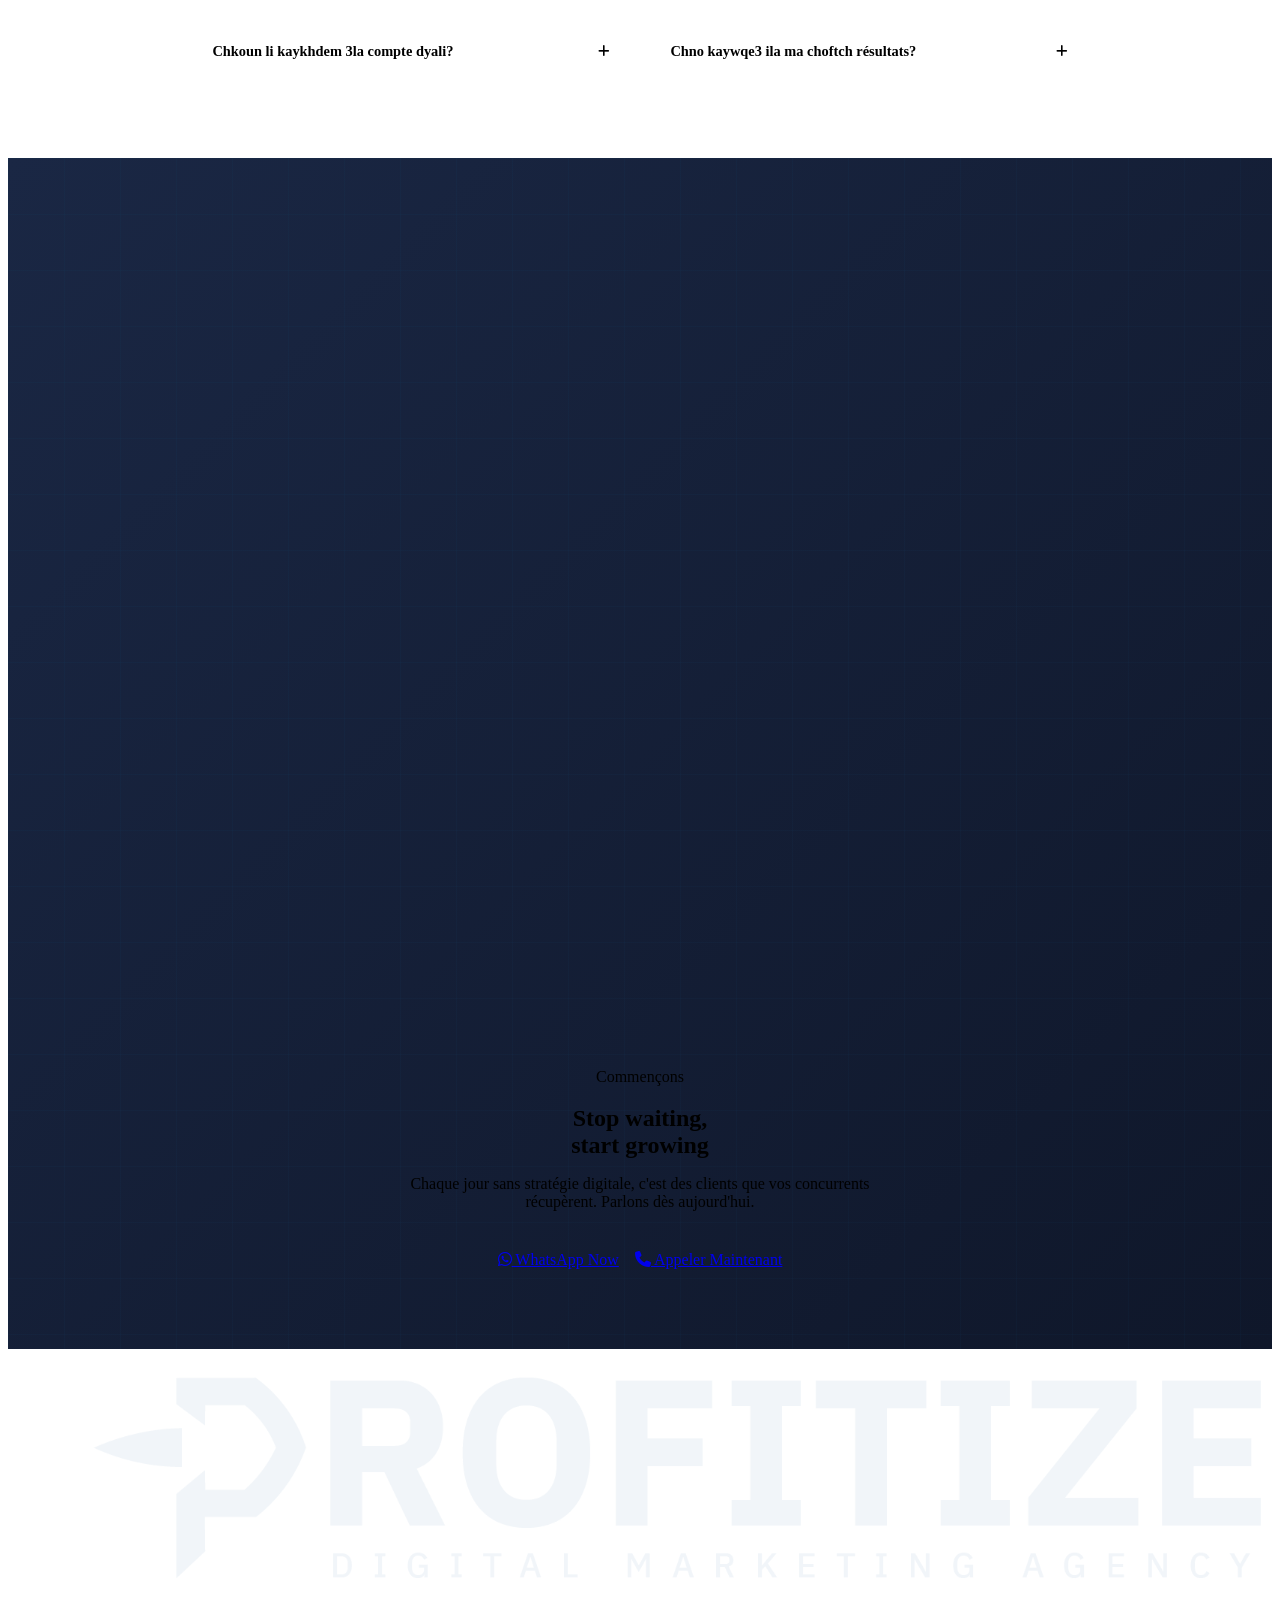
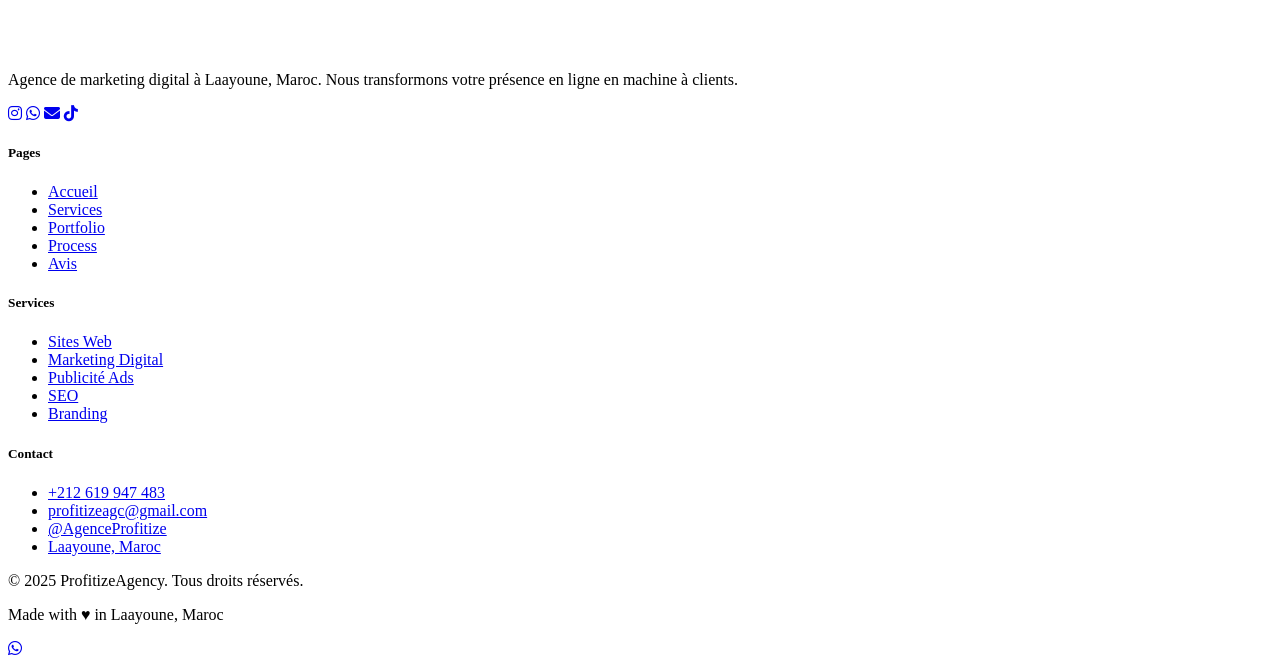
==== commit 097549d8: "Translate FAQ sections to Darija on contact and process pages" ====
--- a/contact.html
+++ b/contact.html
@@ -316,40 +316,40 @@
   <div class="container">
     <div class="s-hd c reveal" style="margin-bottom:3rem;">
       <div class="chip">FAQ</div>
-      <h2 class="s-title">Questions <span class="g-text">fréquentes</span></h2>
+      <h2 class="s-title">Les questions <span class="g-text">li kaytsawlo lina bezaf</span></h2>
     </div>
     <div class="faq-grid-2">
       <div class="faq-item reveal">
-        <div class="faq-q"><span class="faq-q-t">Combien coûtent vos services ?</span><i class="fas fa-plus faq-ico"></i></div>
-        <div class="faq-a"><p>Nos tarifs dépendent du scope du projet et de la durée. Nous proposons des packages à partir de 1,500 MAD/mois et des projets one-shot pour les sites web et branding. Contactez-nous pour un devis personnalisé.</p></div>
+        <div class="faq-q"><span class="faq-q-t">Bchhal thaman services dyalkom?</span><i class="fas fa-plus faq-ico"></i></div>
+        <div class="faq-a"><p>Ttaman kay t3ellaq b scope dyal projet w moudda dyalo. Kanqterhou packages mn 1500 DH/chhar, w projets one-shot dyal sites web w branding. Twaslo m3ana bach n3tiwkom devis khass bikom.</p></div>
       </div>
       <div class="faq-item reveal d1">
-        <div class="faq-q"><span class="faq-q-t">Est-ce que la consultation est vraiment gratuite ?</span><i class="fas fa-plus faq-ico"></i></div>
-        <div class="faq-a"><p>Oui, 100% gratuit et sans engagement. La consultation de 30 min nous permet de comprendre votre projet et de vous proposer la meilleure stratégie. Aucune obligation d'acheter quoi que ce soit.</p></div>
+        <div class="faq-q"><span class="faq-q-t">Wach consultation fi3lan majania?</span><i class="fas fa-plus faq-ico"></i></div>
+        <div class="faq-a"><p>Ayeh, 100% majania w bla ta7ammoul. Consultation dyal 30 dqiqa katkhelina nfehmo projet dyalkom w ne9trho 3likom ahsen stratégie. Bla ay obligation dyal chra.</p></div>
       </div>
       <div class="faq-item reveal">
-        <div class="faq-q"><span class="faq-q-t">En combien de temps livrez-vous un site web ?</span><i class="fas fa-plus faq-ico"></i></div>
-        <div class="faq-a"><p>Un site vitrine est livré en 7 à 14 jours. Un e-commerce ou un site plus complexe peut prendre 3 à 6 semaines selon les fonctionnalités. On s'engage sur des délais clairs dès le début.</p></div>
+        <div class="faq-q"><span class="faq-q-t">Fchhal mn wa9t katsliw site web?</span><i class="fas fa-plus faq-ico"></i></div>
+        <div class="faq-a"><p>Site vitrine kaywsel f 7 l 14 nhar. E-commerce wla site me3a9ed chwiya ymken yakhod 3 l 6 asabi3 3la hsab les fonctionnalités. Kanheddo délais wadhihin mn lawel.</p></div>
       </div>
       <div class="faq-item reveal d1">
-        <div class="faq-q"><span class="faq-q-t">Quand puis-je voir les premières améliorations ?</span><i class="fas fa-plus faq-ico"></i></div>
-        <div class="faq-a"><p>Les premières améliorations de portée et d'engagement sont visibles dès la 2ème semaine. Les résultats business (leads, ventes) apparaissent généralement entre le 30ème et 60ème jour de collaboration.</p></div>
+        <div class="faq-q"><span class="faq-q-t">Fuqach n9der nchouf premiers résultats?</span><i class="fas fa-plus faq-ico"></i></div>
+        <div class="faq-a"><p>Premiers résultats dyal portée w engagement kaybano mn lousbou3 tani. Résultats dyal business (leads, ventes) 3adatan kaybano bin nhar 30 w 60 dyal collaboration.</p></div>
       </div>
       <div class="faq-item reveal">
-        <div class="faq-q"><span class="faq-q-t">Vous travaillez à l'extérieur de Laayoune ?</span><i class="fas fa-plus faq-ico"></i></div>
-        <div class="faq-a"><p>Absolument. Nous accompagnons des clients dans tout le Maroc (Casablanca, Rabat, Marrakech, Agadir...) et même à l'international. Tout se gère efficacement à distance via WhatsApp et vidéo call.</p></div>
+        <div class="faq-q"><span class="faq-q-t">Katkhedmo bra Laayoune?</span><i class="fas fa-plus faq-ico"></i></div>
+        <div class="faq-a"><p>Ayeh b talaqi. Kankhedmo m3a clients f kolla lmaghrib (Casablanca, Rabat, Marrakech, Agadir...) w hta international. Kolchi kaymchi b sur3a 3n b3d 3ber WhatsApp w video call.</p></div>
       </div>
       <div class="faq-item reveal d1">
-        <div class="faq-q"><span class="faq-q-t">Avez-vous des contrats long terme ?</span><i class="fas fa-plus faq-ico"></i></div>
-        <div class="faq-a"><p>Nous travaillons en contrats mensuels renouvelables, pas de contrat annuel forcé. Vous pouvez continuer ou arrêter chaque mois. Notre but est de vous garder parce que vous êtes satisfait, pas parce que vous êtes piégé.</p></div>
+        <div class="faq-q"><span class="faq-q-t">3ndkom des contrats long terme?</span><i class="fas fa-plus faq-ico"></i></div>
+        <div class="faq-a"><p>Kankhedmo b contrats chahriyin qablin ttajdid, bla ay contrat sanawi mejbour. Tqder tkemmel wla twaqqef koula chhar. Hadaf dyalna nkhelliwkom m3ana 7it radyin, machi 7it mahboussin.</p></div>
       </div>
       <div class="faq-item reveal">
-        <div class="faq-q"><span class="faq-q-t">Qui s'occupe de mon compte ?</span><i class="fas fa-plus faq-ico"></i></div>
-        <div class="faq-a"><p>Un account manager dédié gère votre compte et est votre interlocuteur principal. Il coordonne l'équipe créative, les Ads managers et les développeurs selon vos besoins. Vous avez toujours quelqu'un de responsable.</p></div>
+        <div class="faq-q"><span class="faq-q-t">Chkoun li kaykhdem 3la compte dyali?</span><i class="fas fa-plus faq-ico"></i></div>
+        <div class="faq-a"><p>Account manager khass bikom howa li kaydir compte dyalkom w howa l interlocuteur principal dyalkom. Kaycoordini l'équipe créative, Ads managers w les développeurs 3la hsab lhaja dyalkom. Dima 3ndkom chi wahed responsable.</p></div>
       </div>
       <div class="faq-item reveal d1">
-        <div class="faq-q"><span class="faq-q-t">Que se passe-t-il si je ne vois pas de résultats ?</span><i class="fas fa-plus faq-ico"></i></div>
-        <div class="faq-a"><p>On s'engage sur des métriques définies ensemble. Si après 90 jours les objectifs ne sont pas atteints, nous continuons à travailler gratuitement jusqu'à les livrer. Votre succès est notre priorité absolue.</p></div>
+        <div class="faq-q"><span class="faq-q-t">Chno kaywqe3 ila ma choftch résultats?</span><i class="fas fa-plus faq-ico"></i></div>
+        <div class="faq-a"><p>Kaneltezmo b métriques li kanheddouhom sawa. Ila mn ba3d 90 nhar l'objectifs ma tewselouch, kankemmlou nkhedmo majanan hta nwselohom. Najah dyalkom howa l'awlawiya dyalna.</p></div>
       </div>
     </div>
   </div>
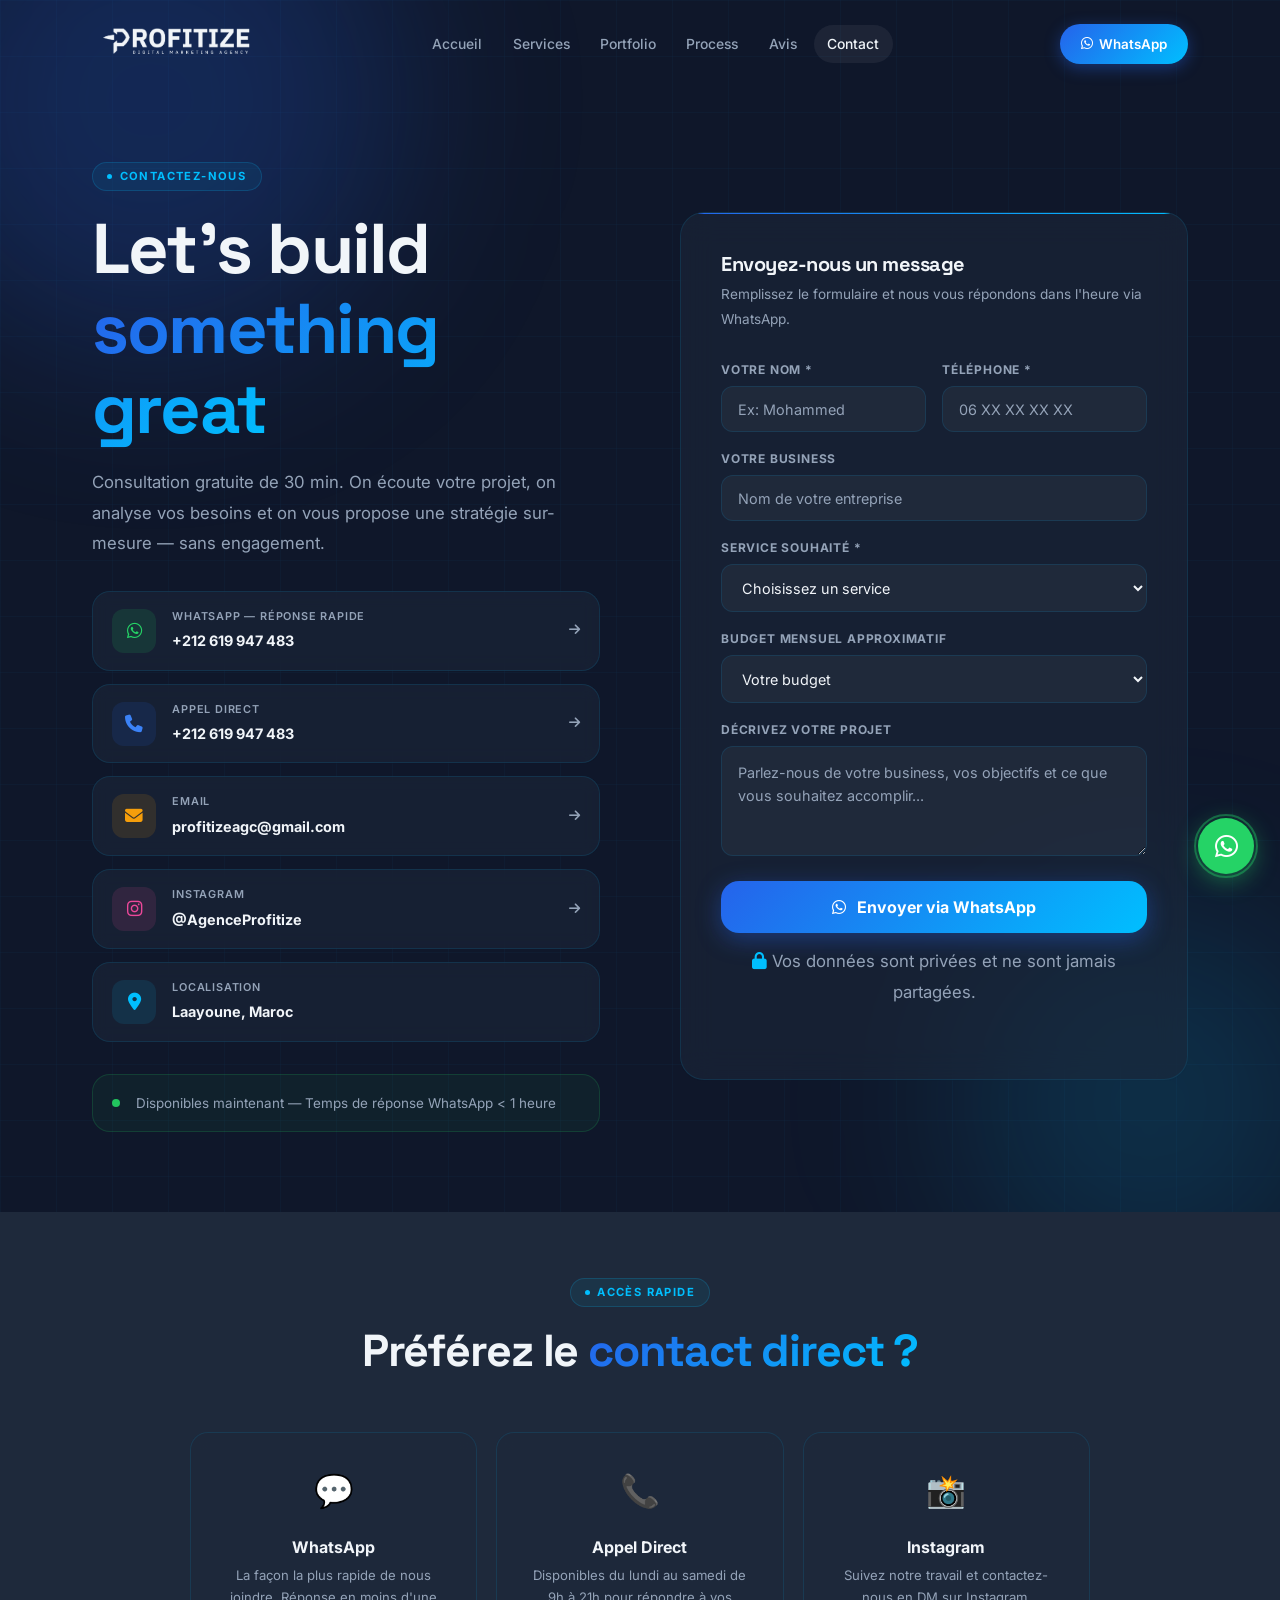
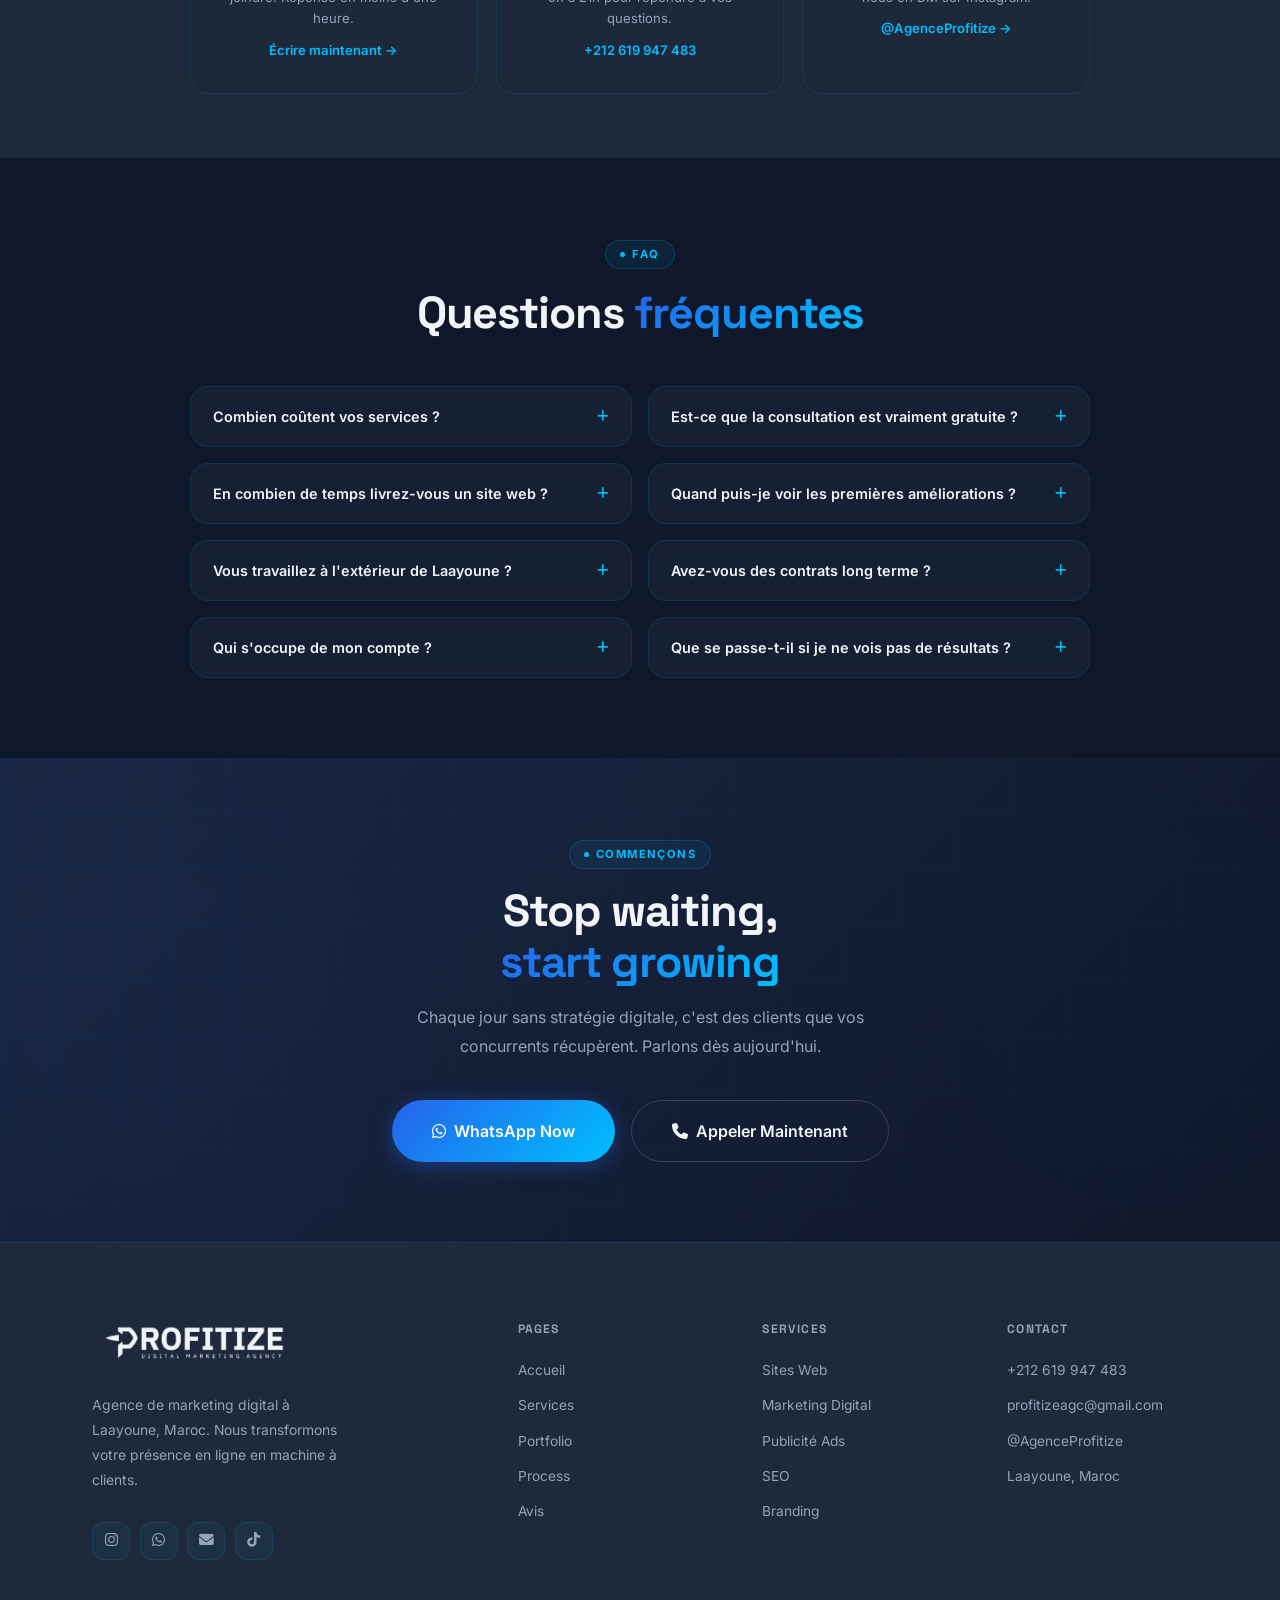
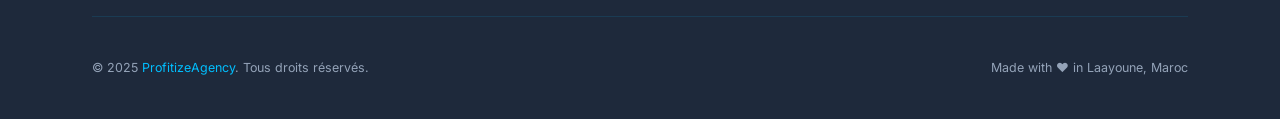
==== commit 346af711: "Revert copy to original French/English, keep favicon, screenshots, and IG handle updates" ====
--- a/contact.html
+++ b/contact.html
@@ -316,40 +316,40 @@
   <div class="container">
     <div class="s-hd c reveal" style="margin-bottom:3rem;">
       <div class="chip">FAQ</div>
-      <h2 class="s-title">Les questions <span class="g-text">li kaytsawlo lina bezaf</span></h2>
+      <h2 class="s-title">Questions <span class="g-text">fréquentes</span></h2>
     </div>
     <div class="faq-grid-2">
       <div class="faq-item reveal">
-        <div class="faq-q"><span class="faq-q-t">Bchhal thaman services dyalkom?</span><i class="fas fa-plus faq-ico"></i></div>
-        <div class="faq-a"><p>Ttaman kay t3ellaq b scope dyal projet w moudda dyalo. Kanqterhou packages mn 1500 DH/chhar, w projets one-shot dyal sites web w branding. Twaslo m3ana bach n3tiwkom devis khass bikom.</p></div>
+        <div class="faq-q"><span class="faq-q-t">Combien coûtent vos services ?</span><i class="fas fa-plus faq-ico"></i></div>
+        <div class="faq-a"><p>Nos tarifs dépendent du scope du projet et de la durée. Nous proposons des packages à partir de 1,500 MAD/mois et des projets one-shot pour les sites web et branding. Contactez-nous pour un devis personnalisé.</p></div>
       </div>
       <div class="faq-item reveal d1">
-        <div class="faq-q"><span class="faq-q-t">Wach consultation fi3lan majania?</span><i class="fas fa-plus faq-ico"></i></div>
-        <div class="faq-a"><p>Ayeh, 100% majania w bla ta7ammoul. Consultation dyal 30 dqiqa katkhelina nfehmo projet dyalkom w ne9trho 3likom ahsen stratégie. Bla ay obligation dyal chra.</p></div>
+        <div class="faq-q"><span class="faq-q-t">Est-ce que la consultation est vraiment gratuite ?</span><i class="fas fa-plus faq-ico"></i></div>
+        <div class="faq-a"><p>Oui, 100% gratuit et sans engagement. La consultation de 30 min nous permet de comprendre votre projet et de vous proposer la meilleure stratégie. Aucune obligation d'acheter quoi que ce soit.</p></div>
       </div>
       <div class="faq-item reveal">
-        <div class="faq-q"><span class="faq-q-t">Fchhal mn wa9t katsliw site web?</span><i class="fas fa-plus faq-ico"></i></div>
-        <div class="faq-a"><p>Site vitrine kaywsel f 7 l 14 nhar. E-commerce wla site me3a9ed chwiya ymken yakhod 3 l 6 asabi3 3la hsab les fonctionnalités. Kanheddo délais wadhihin mn lawel.</p></div>
+        <div class="faq-q"><span class="faq-q-t">En combien de temps livrez-vous un site web ?</span><i class="fas fa-plus faq-ico"></i></div>
+        <div class="faq-a"><p>Un site vitrine est livré en 7 à 14 jours. Un e-commerce ou un site plus complexe peut prendre 3 à 6 semaines selon les fonctionnalités. On s'engage sur des délais clairs dès le début.</p></div>
       </div>
       <div class="faq-item reveal d1">
-        <div class="faq-q"><span class="faq-q-t">Fuqach n9der nchouf premiers résultats?</span><i class="fas fa-plus faq-ico"></i></div>
-        <div class="faq-a"><p>Premiers résultats dyal portée w engagement kaybano mn lousbou3 tani. Résultats dyal business (leads, ventes) 3adatan kaybano bin nhar 30 w 60 dyal collaboration.</p></div>
+        <div class="faq-q"><span class="faq-q-t">Quand puis-je voir les premières améliorations ?</span><i class="fas fa-plus faq-ico"></i></div>
+        <div class="faq-a"><p>Les premières améliorations de portée et d'engagement sont visibles dès la 2ème semaine. Les résultats business (leads, ventes) apparaissent généralement entre le 30ème et 60ème jour de collaboration.</p></div>
       </div>
       <div class="faq-item reveal">
-        <div class="faq-q"><span class="faq-q-t">Katkhedmo bra Laayoune?</span><i class="fas fa-plus faq-ico"></i></div>
-        <div class="faq-a"><p>Ayeh b talaqi. Kankhedmo m3a clients f kolla lmaghrib (Casablanca, Rabat, Marrakech, Agadir...) w hta international. Kolchi kaymchi b sur3a 3n b3d 3ber WhatsApp w video call.</p></div>
+        <div class="faq-q"><span class="faq-q-t">Vous travaillez à l'extérieur de Laayoune ?</span><i class="fas fa-plus faq-ico"></i></div>
+        <div class="faq-a"><p>Absolument. Nous accompagnons des clients dans tout le Maroc (Casablanca, Rabat, Marrakech, Agadir...) et même à l'international. Tout se gère efficacement à distance via WhatsApp et vidéo call.</p></div>
       </div>
       <div class="faq-item reveal d1">
-        <div class="faq-q"><span class="faq-q-t">3ndkom des contrats long terme?</span><i class="fas fa-plus faq-ico"></i></div>
-        <div class="faq-a"><p>Kankhedmo b contrats chahriyin qablin ttajdid, bla ay contrat sanawi mejbour. Tqder tkemmel wla twaqqef koula chhar. Hadaf dyalna nkhelliwkom m3ana 7it radyin, machi 7it mahboussin.</p></div>
+        <div class="faq-q"><span class="faq-q-t">Avez-vous des contrats long terme ?</span><i class="fas fa-plus faq-ico"></i></div>
+        <div class="faq-a"><p>Nous travaillons en contrats mensuels renouvelables, pas de contrat annuel forcé. Vous pouvez continuer ou arrêter chaque mois. Notre but est de vous garder parce que vous êtes satisfait, pas parce que vous êtes piégé.</p></div>
       </div>
       <div class="faq-item reveal">
-        <div class="faq-q"><span class="faq-q-t">Chkoun li kaykhdem 3la compte dyali?</span><i class="fas fa-plus faq-ico"></i></div>
-        <div class="faq-a"><p>Account manager khass bikom howa li kaydir compte dyalkom w howa l interlocuteur principal dyalkom. Kaycoordini l'équipe créative, Ads managers w les développeurs 3la hsab lhaja dyalkom. Dima 3ndkom chi wahed responsable.</p></div>
+        <div class="faq-q"><span class="faq-q-t">Qui s'occupe de mon compte ?</span><i class="fas fa-plus faq-ico"></i></div>
+        <div class="faq-a"><p>Un account manager dédié gère votre compte et est votre interlocuteur principal. Il coordonne l'équipe créative, les Ads managers et les développeurs selon vos besoins. Vous avez toujours quelqu'un de responsable.</p></div>
       </div>
       <div class="faq-item reveal d1">
-        <div class="faq-q"><span class="faq-q-t">Chno kaywqe3 ila ma choftch résultats?</span><i class="fas fa-plus faq-ico"></i></div>
-        <div class="faq-a"><p>Kaneltezmo b métriques li kanheddouhom sawa. Ila mn ba3d 90 nhar l'objectifs ma tewselouch, kankemmlou nkhedmo majanan hta nwselohom. Najah dyalkom howa l'awlawiya dyalna.</p></div>
+        <div class="faq-q"><span class="faq-q-t">Que se passe-t-il si je ne vois pas de résultats ?</span><i class="fas fa-plus faq-ico"></i></div>
+        <div class="faq-a"><p>On s'engage sur des métriques définies ensemble. Si après 90 jours les objectifs ne sont pas atteints, nous continuons à travailler gratuitement jusqu'à les livrer. Votre succès est notre priorité absolue.</p></div>
       </div>
     </div>
   </div>
--- a/styles.css
+++ b/styles.css
@@ -0,0 +1,593 @@
+/* =============================================
+   PROFITIZE.AGENCY — Premium Design System
+   ============================================= */
+
+@import url('https://fonts.googleapis.com/css2?family=Inter:wght@300;400;500;600;700;800&family=Space+Grotesk:wght@500;600;700;800&family=Tajawal:wght@400;500;700;800&family=Cairo:wght@500;600;700;800&display=swap');
+
+/* ===== CSS VARIABLES ===== */
+:root {
+  --dark:       #0F172A;
+  --dark-2:     #1E293B;
+  --dark-3:     #334155;
+  --blue:       #2563EB;
+  --blue-l:     #3B82F6;
+  --blue-d:     #1D4ED8;
+  --cyan:       #00BFFF;
+  --gray:       #CBD5E1;
+  --gray-m:     #94A3B8;
+  --white:      #F1F5F9;
+
+  --grad:       linear-gradient(135deg, #2563EB 0%, #00BFFF 100%);
+  --grad-r:     linear-gradient(135deg, #00BFFF 0%, #2563EB 100%);
+  --grad-dark:  linear-gradient(160deg, #1E293B 0%, #0F172A 100%);
+  --grad-card:  linear-gradient(135deg, rgba(37,99,235,.08), rgba(0,191,255,.04));
+
+  --card-bg:    rgba(30, 41, 59, 0.55);
+  --card-b:     rgba(0, 191, 255, 0.12);
+  --card-bh:    rgba(0, 191, 255, 0.32);
+
+  --sh-sm:  0 2px 10px rgba(0,0,0,.35);
+  --sh-md:  0 10px 35px rgba(0,0,0,.4);
+  --sh-lg:  0 25px 70px rgba(0,0,0,.5);
+
+  --font:    'Inter', 'Tajawal', sans-serif;
+  --font-h:  'Space Grotesk', 'Cairo', sans-serif;
+
+  --r-s:  6px;
+  --r-m:  12px;
+  --r-l:  18px;
+  --r-xl: 24px;
+  --r-f:  999px;
+
+  --t:    all 0.3s cubic-bezier(0.4,0,0.2,1);
+  --t-s:  all 0.65s cubic-bezier(0.4,0,0.2,1);
+}
+
+/* ===== RESET ===== */
+*, *::before, *::after { margin:0; padding:0; box-sizing:border-box; }
+html { scroll-behavior: smooth; }
+body {
+  font-family: var(--font);
+  background: var(--dark);
+  color: var(--gray);
+  overflow-x: hidden;
+  line-height: 1.65;
+  -webkit-font-smoothing: antialiased;
+}
+
+::-webkit-scrollbar { width: 5px; }
+::-webkit-scrollbar-track { background: var(--dark); }
+::-webkit-scrollbar-thumb { background: linear-gradient(var(--blue), var(--cyan)); border-radius:3px; }
+::selection { background: rgba(37,99,235,.35); color: var(--white); }
+
+a { text-decoration: none; color: inherit; transition: var(--t); }
+img { max-width: 100%; }
+button { font-family: var(--font); cursor: pointer; }
+
+/* ===== TYPOGRAPHY ===== */
+h1, h2, h3, h4, h5 {
+  font-family: var(--font-h);
+  color: var(--white);
+  line-height: 1.14;
+  letter-spacing: -0.025em;
+}
+h1 { font-size: clamp(2.4rem, 5.5vw, 4.8rem); font-weight: 800; }
+h2 { font-size: clamp(1.8rem, 3.5vw, 3.2rem); font-weight: 700; }
+h3 { font-size: clamp(1.15rem, 2vw, 1.55rem); font-weight: 700; }
+h4 { font-size: 1.05rem; font-weight: 600; }
+p  { line-height: 1.78; }
+
+.g-text {
+  background: var(--grad);
+  -webkit-background-clip: text;
+  -webkit-text-fill-color: transparent;
+  background-clip: text;
+}
+
+/* ===== LAYOUT ===== */
+.container  { max-width: 1160px; margin: 0 auto; padding: 0 2rem; }
+.container-w{ max-width: 1380px; margin: 0 auto; padding: 0 2rem; }
+section { padding: 6.5rem 0; }
+
+/* ===== NAVBAR ===== */
+#nav {
+  position: fixed;
+  top: 0; left: 0; right: 0;
+  z-index: 1000;
+  padding: 1rem 0;
+  transition: background 0.3s ease, padding 0.3s ease, box-shadow 0.3s ease;
+}
+
+#nav.stuck {
+  background: rgba(15, 23, 42, 0.98);
+  backdrop-filter: blur(24px);
+  -webkit-backdrop-filter: blur(24px);
+  border-bottom: 1px solid var(--card-b);
+  padding: 0.65rem 0;
+  box-shadow: 0 4px 24px rgba(0,0,0,0.35);
+}
+
+.nav-inner {
+  display: flex;
+  align-items: center;
+  justify-content: space-between;
+  gap: 1.5rem;
+  min-height: 56px;
+}
+
+/* ===== LOGO ===== */
+.logo-img {
+  display: inline-flex;
+  align-items: center;
+  text-decoration: none;
+  flex-shrink: 0;
+}
+
+.logo-img img {
+  height: 38px;
+  width: auto;
+  display: block;
+  object-fit: contain;
+  flex-shrink: 0;
+  transition: opacity 0.3s ease;
+}
+
+.logo-img:hover img { opacity: 0.85; }
+
+/* Footer logo */
+.logo-img.footer-logo img { height: 46px; }
+
+/* Nav links */
+.n-menu {
+  display: flex;
+  align-items: center;
+  list-style: none;
+  gap: 0.2rem;
+  flex: 1;
+  justify-content: center;
+}
+
+.n-menu a {
+  display: block;
+  padding: 0.45rem 0.85rem;
+  font-size: 0.87rem;
+  font-weight: 500;
+  color: var(--gray-m);
+  border-radius: var(--r-f);
+  transition: var(--t);
+}
+
+.n-menu a:hover,
+.n-menu a.active {
+  color: var(--white);
+  background: rgba(255,255,255,.06);
+}
+
+/* Nav CTA */
+.n-cta {
+  display: inline-flex;
+  align-items: center;
+  gap: 0.4rem;
+  background: var(--grad);
+  color: #fff !important;
+  padding: 0.55rem 1.3rem;
+  border-radius: var(--r-f);
+  font-size: 0.84rem;
+  font-weight: 600;
+  box-shadow: 0 4px 16px rgba(37,99,235,.4);
+  white-space: nowrap;
+  transition: var(--t);
+}
+
+.n-cta:hover {
+  transform: translateY(-2px);
+  box-shadow: 0 8px 28px rgba(0,191,255,.45);
+}
+
+/* Hamburger */
+.n-ham {
+  display: none;
+  flex-direction: column;
+  gap: 5px;
+  background: none;
+  border: none;
+  padding: 5px;
+  z-index: 1001;
+}
+
+.n-ham span {
+  display: block;
+  width: 22px; height: 2px;
+  background: var(--white);
+  border-radius: 2px;
+  transition: var(--t);
+}
+
+.n-ham.open span:nth-child(1) { transform: translateY(7px) rotate(45deg); }
+.n-ham.open span:nth-child(2) { opacity: 0; }
+.n-ham.open span:nth-child(3) { transform: translateY(-7px) rotate(-45deg); }
+
+/* ===== BUTTONS ===== */
+.btn {
+  display: inline-flex;
+  align-items: center;
+  gap: 0.5rem;
+  padding: 0.85rem 1.9rem;
+  border-radius: var(--r-f);
+  font-weight: 600;
+  font-size: 0.94rem;
+  font-family: var(--font);
+  border: none;
+  cursor: pointer;
+  transition: var(--t);
+  text-decoration: none;
+  white-space: nowrap;
+}
+
+.btn-p {
+  background: var(--grad);
+  color: #fff;
+  box-shadow: 0 4px 22px rgba(37,99,235,.4);
+}
+.btn-p:hover {
+  transform: translateY(-3px);
+  box-shadow: 0 12px 38px rgba(0,191,255,.45);
+}
+
+.btn-o {
+  background: transparent;
+  color: var(--white);
+  border: 1px solid rgba(203,213,225,.2);
+}
+.btn-o:hover {
+  background: rgba(0,191,255,.06);
+  border-color: var(--cyan);
+  color: var(--cyan);
+  transform: translateY(-3px);
+}
+
+.btn-lg { padding: 1.05rem 2.5rem; font-size: 1rem; }
+.btn-sm { padding: 0.5rem 1.1rem; font-size: 0.8rem; }
+
+/* ===== CHIP LABELS ===== */
+.chip {
+  display: inline-flex;
+  align-items: center;
+  gap: 0.45rem;
+  background: rgba(0,191,255,.07);
+  border: 1px solid rgba(0,191,255,.18);
+  padding: 0.28rem 0.9rem;
+  border-radius: var(--r-f);
+  font-size: 0.7rem;
+  font-weight: 700;
+  color: var(--cyan);
+  letter-spacing: 1.4px;
+  text-transform: uppercase;
+  margin-bottom: 1.1rem;
+}
+
+.chip::before {
+  content: '';
+  width: 5px; height: 5px;
+  background: var(--cyan);
+  border-radius: 50%;
+  flex-shrink: 0;
+  animation: blink 2s infinite;
+}
+
+@keyframes blink { 0%,100%{opacity:1} 50%{opacity:.3} }
+
+/* ===== SECTION HEADER ===== */
+.s-hd { margin-bottom: 3.5rem; }
+.s-hd.c { text-align: center; }
+.s-hd.c .s-desc { margin: 0.8rem auto 0; }
+.s-title { margin-bottom: 0.5rem; }
+.s-desc { color: var(--gray-m); font-size: 1rem; max-width: 560px; line-height: 1.82; margin-top: 0.7rem; }
+
+/* ===== CARDS ===== */
+.card {
+  background: var(--card-bg);
+  border: 1px solid var(--card-b);
+  border-radius: var(--r-xl);
+  padding: 2rem;
+  transition: var(--t);
+  position: relative;
+  overflow: hidden;
+  backdrop-filter: blur(12px);
+  -webkit-backdrop-filter: blur(12px);
+}
+
+.card:hover {
+  border-color: var(--card-bh);
+  transform: translateY(-6px);
+  box-shadow: var(--sh-md), 0 0 40px rgba(0,191,255,.07);
+}
+
+.card::after {
+  content: '';
+  position: absolute;
+  top: 0; left: 0; right: 0;
+  height: 1px;
+  background: var(--grad);
+  opacity: 0;
+  transition: var(--t);
+}
+.card:hover::after { opacity: 1; }
+
+/* ===== ICON BOX ===== */
+.ib {
+  width: 52px; height: 52px;
+  border-radius: var(--r-m);
+  display: flex;
+  align-items: center;
+  justify-content: center;
+  font-size: 1.3rem;
+  flex-shrink: 0;
+  background: linear-gradient(135deg, rgba(37,99,235,.15), rgba(0,191,255,.08));
+  border: 1px solid rgba(0,191,255,.18);
+  color: var(--cyan);
+  margin-bottom: 1.2rem;
+  transition: var(--t);
+}
+
+.card:hover .ib {
+  background: linear-gradient(135deg, rgba(37,99,235,.25), rgba(0,191,255,.15));
+  box-shadow: 0 0 20px rgba(0,191,255,.2);
+}
+
+/* ===== BADGES ===== */
+.bdg {
+  display: inline-flex;
+  align-items: center;
+  gap: 0.3rem;
+  padding: 0.22rem 0.65rem;
+  border-radius: var(--r-f);
+  font-size: 0.68rem;
+  font-weight: 600;
+}
+.bdg-blue  { background: rgba(37,99,235,.12); color: #60A5FA; border: 1px solid rgba(37,99,235,.25); }
+.bdg-cyan  { background: rgba(0,191,255,.1);  color: var(--cyan); border: 1px solid rgba(0,191,255,.2); }
+.bdg-green { background: rgba(34,197,94,.1);  color: #4ADE80;  border: 1px solid rgba(34,197,94,.25); }
+.bdg-amber { background: rgba(245,158,11,.1); color: #FCD34D;  border: 1px solid rgba(245,158,11,.2); }
+
+/* ===== GRID PATTERN BG ===== */
+.grid-bg {
+  background-image:
+    linear-gradient(rgba(0,191,255,.03) 1px, transparent 1px),
+    linear-gradient(90deg, rgba(0,191,255,.03) 1px, transparent 1px);
+  background-size: 56px 56px;
+}
+
+/* ===== GLOW ORBS ===== */
+.orb {
+  position: absolute;
+  border-radius: 50%;
+  filter: blur(90px);
+  pointer-events: none;
+}
+.orb-blue { background: rgba(37,99,235,.22); }
+.orb-cyan { background: rgba(0,191,255,.14); }
+
+/* ===== DIVIDER ===== */
+.div { height: 1px; background: linear-gradient(90deg, transparent, var(--card-b) 50%, transparent); }
+
+/* ===== REVEAL ANIMATIONS ===== */
+.reveal {
+  opacity: 0;
+  transform: translateY(26px);
+  transition: opacity 0.65s ease, transform 0.65s ease;
+}
+.reveal.in { opacity: 1; transform: none; }
+.d1 { transition-delay: 0.1s; }
+.d2 { transition-delay: 0.2s; }
+.d3 { transition-delay: 0.3s; }
+.d4 { transition-delay: 0.4s; }
+.d5 { transition-delay: 0.5s; }
+
+@keyframes float  { 0%,100%{transform:translateY(0)} 50%{transform:translateY(-10px)} }
+@keyframes float2 { 0%,100%{transform:translateY(0)} 50%{transform:translateY(-6px)} }
+@keyframes spin   { to{transform:rotate(360deg)} }
+@keyframes glow-p { 0%,100%{box-shadow:0 0 20px rgba(0,191,255,.3)} 50%{box-shadow:0 0 40px rgba(0,191,255,.6)} }
+
+/* ===== MARQUEE ===== */
+.mq-outer {
+  overflow: hidden;
+  position: relative;
+}
+.mq-outer::before,
+.mq-outer::after {
+  content: '';
+  position: absolute;
+  top: 0; bottom: 0;
+  width: 110px;
+  z-index: 2;
+}
+.mq-outer::before { left: 0;  background: linear-gradient(90deg, var(--dark), transparent); }
+.mq-outer::after  { right: 0; background: linear-gradient(-90deg, var(--dark), transparent); }
+
+.mq-track {
+  display: flex;
+  gap: 1rem;
+  animation: mq 24s linear infinite;
+  width: max-content;
+}
+@keyframes mq { from{transform:translateX(0)} to{transform:translateX(-50%)} }
+
+.mq-pill {
+  display: flex;
+  align-items: center;
+  gap: 0.55rem;
+  padding: 0.5rem 1.2rem;
+  background: var(--card-bg);
+  border: 1px solid var(--card-b);
+  border-radius: var(--r-f);
+  white-space: nowrap;
+  color: var(--gray-m);
+  font-size: 0.82rem;
+  font-weight: 500;
+  backdrop-filter: blur(8px);
+}
+.mq-pill i { color: var(--cyan); font-size: 0.78rem; }
+
+/* ===== STAT BOX ===== */
+.stat-n {
+  font-family: var(--font-h);
+  font-size: clamp(2.2rem, 4vw, 3.5rem);
+  font-weight: 800;
+  line-height: 1;
+  background: var(--grad);
+  -webkit-background-clip: text;
+  -webkit-text-fill-color: transparent;
+  background-clip: text;
+}
+.stat-l { color: var(--gray-m); font-size: 0.85rem; margin-top: 0.4rem; }
+
+/* ===== PAGE HERO ===== */
+.page-hero {
+  padding: 11rem 0 6rem;
+  position: relative;
+  overflow: hidden;
+  background: var(--dark);
+}
+
+/* ===== FOOTER ===== */
+#footer {
+  background: var(--dark-2);
+  border-top: 1px solid var(--card-b);
+  padding: 5rem 0 2.5rem;
+}
+
+.ft-top {
+  display: grid;
+  grid-template-columns: 2fr 1fr 1fr 1fr;
+  gap: 4rem;
+  padding-bottom: 3.5rem;
+  border-bottom: 1px solid var(--card-b);
+  margin-bottom: 2.5rem;
+}
+
+.ft-brand-txt {
+  color: var(--gray-m);
+  font-size: 0.87rem;
+  line-height: 1.8;
+  margin: 1rem 0 1.8rem;
+  max-width: 265px;
+}
+
+.socials { display: flex; gap: 0.6rem; }
+
+.soc-btn {
+  width: 38px; height: 38px;
+  border-radius: var(--r-m);
+  background: rgba(0,191,255,.05);
+  border: 1px solid var(--card-b);
+  display: flex;
+  align-items: center;
+  justify-content: center;
+  color: var(--gray-m);
+  font-size: 0.92rem;
+  transition: var(--t);
+}
+.soc-btn:hover {
+  background: var(--grad);
+  color: #fff;
+  border-color: transparent;
+  transform: translateY(-3px);
+}
+
+.ft-col h5 {
+  font-size: 0.76rem;
+  font-weight: 700;
+  color: var(--gray-m);
+  text-transform: uppercase;
+  letter-spacing: 1.2px;
+  margin-bottom: 1.2rem;
+}
+.ft-col ul { list-style: none; }
+.ft-col ul li + li { margin-top: 0.55rem; }
+.ft-col ul li a { color: var(--gray-m); font-size: 0.86rem; }
+.ft-col ul li a:hover { color: var(--cyan); padding-left: 4px; }
+
+.ft-bot {
+  display: flex;
+  justify-content: space-between;
+  align-items: center;
+  flex-wrap: wrap;
+  gap: 1rem;
+}
+.ft-bot p { color: var(--gray-m); font-size: 0.78rem; }
+.ft-bot .cy { color: var(--cyan); }
+
+/* ===== WHATSAPP FLOAT ===== */
+.wa-float {
+  position: fixed;
+  bottom: 26px; right: 26px;
+  width: 56px; height: 56px;
+  background: #25D366;
+  border-radius: 50%;
+  display: flex;
+  align-items: center;
+  justify-content: center;
+  font-size: 1.65rem;
+  color: #fff;
+  z-index: 9998;
+  text-decoration: none;
+  box-shadow: 0 6px 24px rgba(37,211,102,.45);
+  transition: var(--t);
+}
+.wa-float:hover { transform: scale(1.1); box-shadow: 0 12px 36px rgba(37,211,102,.6); }
+.wa-float::before {
+  content: '';
+  position: absolute;
+  inset: -4px;
+  border-radius: 50%;
+  border: 2px solid rgba(37,211,102,.4);
+  animation: wa-ring 2s ease-out infinite;
+}
+@keyframes wa-ring { 0%{transform:scale(1);opacity:1} 100%{transform:scale(1.7);opacity:0} }
+
+/* ===== RESPONSIVE ===== */
+
+/* TABLET */
+@media (max-width: 1024px) {
+  .n-menu {
+    position: fixed;
+    inset: 0 0 0 auto;
+    width: 285px;
+    background: rgba(15,23,42,.98);
+    backdrop-filter: blur(24px);
+    -webkit-backdrop-filter: blur(24px);
+    flex-direction: column;
+    justify-content: center;
+    gap: 0.4rem;
+    border-left: 1px solid var(--card-b);
+    transform: translateX(100%);
+    transition: transform 0.38s cubic-bezier(0.4,0,0.2,1);
+    padding: 2rem;
+    z-index: 999;
+  }
+  .n-menu.open { transform: translateX(0); }
+  .n-menu a { font-size: 1.05rem; padding: 0.7rem 1rem; }
+  .n-ham { display: flex; }
+
+  /* Logo — Tablet */
+  .logo-img img { height: 34px; }
+
+  .ft-top { grid-template-columns: 1fr 1fr; gap: 2rem; }
+  .ft-top .ft-brand { grid-column: 1 / -1; }
+  section { padding: 5rem 0; }
+}
+
+/* MOBILE */
+@media (max-width: 640px) {
+  .container, .container-w { padding: 0 1.25rem; }
+  section { padding: 3.5rem 0; }
+  .ft-top { grid-template-columns: 1fr; gap: 2rem; }
+  .ft-bot { flex-direction: column; text-align: center; }
+  .wa-float { bottom: 18px; right: 18px; width: 50px; height: 50px; font-size: 1.4rem; }
+  .btn-lg { padding: 0.9rem 1.8rem; font-size: 0.92rem; }
+
+  /* Logo — Mobile */
+  .logo-img img { height: 28px; }
+  .nav-inner { gap: 0.75rem; min-height: 50px; }
+}
